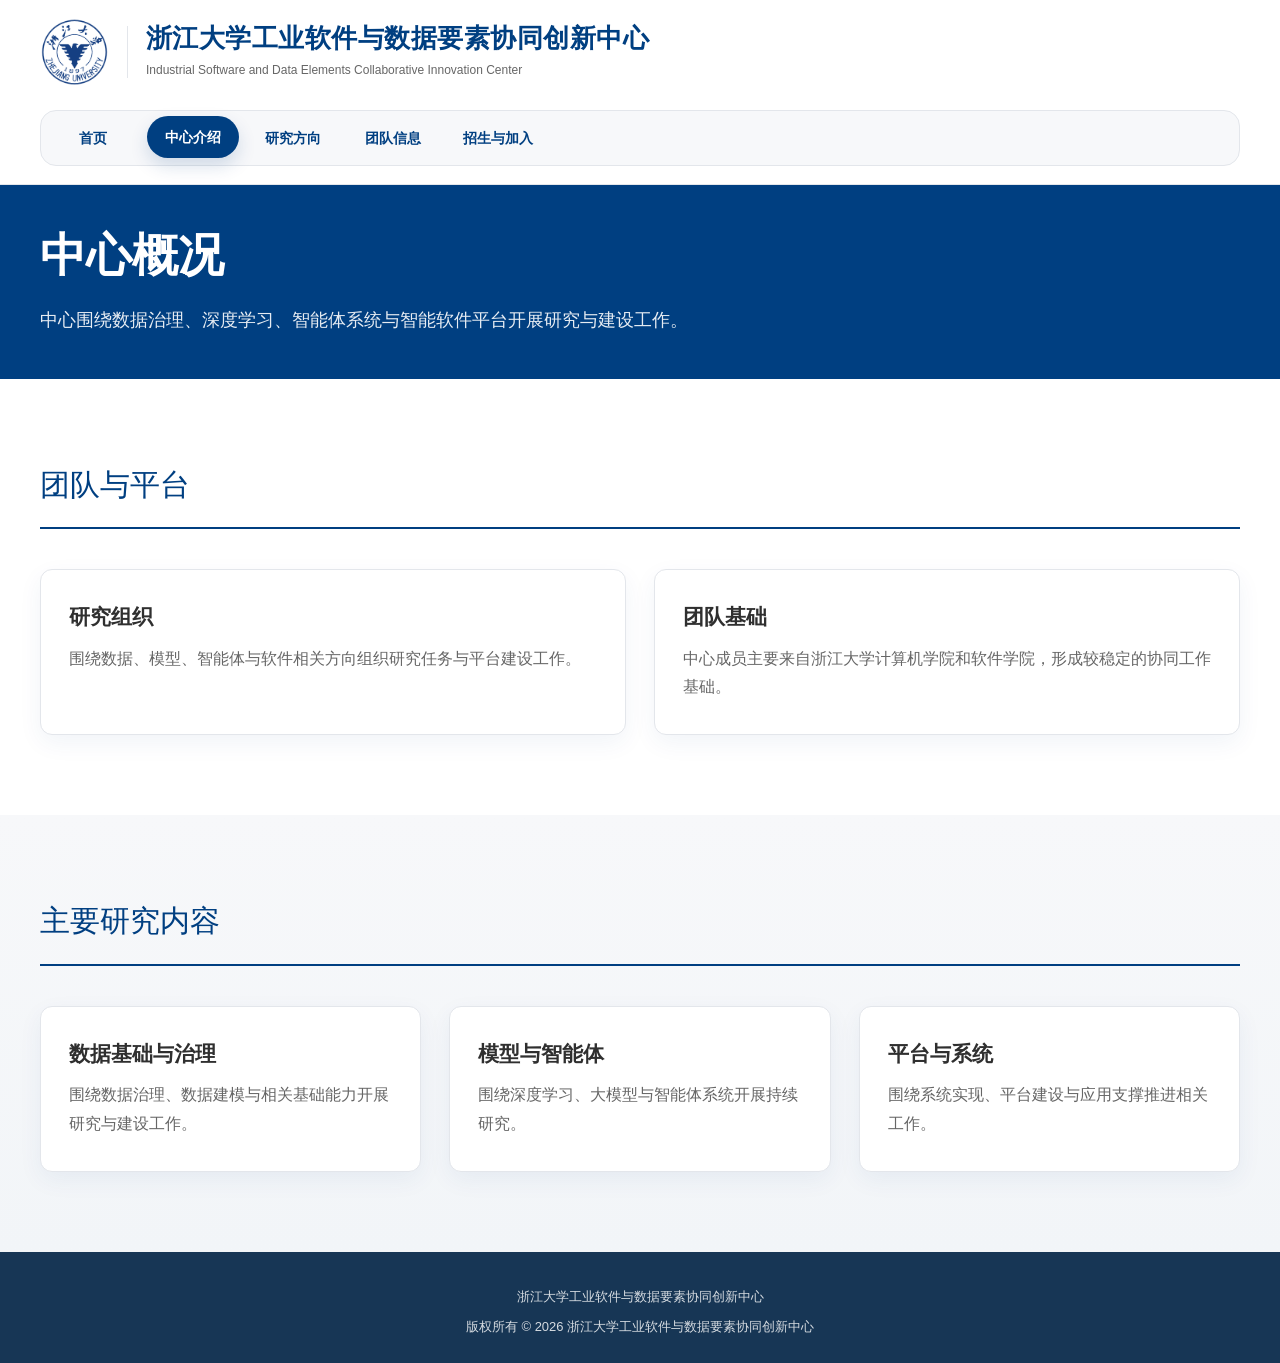
==== about.html @ 5055e567 "Initial site" ====
<!DOCTYPE html>
<html lang="zh-CN">
<head>
  <meta charset="UTF-8">
  <meta name="viewport" content="width=device-width, initial-scale=1.0">
  <title>中心介绍 | 浙江大学工业软件与数据要素协同创新中心</title>
  <meta name="description" content="了解浙江大学工业软件与数据要素协同创新中心的中心概况、建设重点、团队基础与研究布局。">
  <link rel="stylesheet" href="css/style.css">
</head>
<body data-page="about">
  <header class="site-header">
    <div class="container nav-shell">
      <a class="brand" href="index.html" aria-label="返回首页">
        <img class="brand-logo" src="images/zju-badge.png" alt="浙江大学">
        <div class="brand-divider"></div>
        <div class="brand-text">
          <span class="brand-top">浙江大学工业软件与数据要素协同创新中心</span>
          <span class="brand-bottom">Industrial Software and Data Elements Collaborative Innovation Center</span>
        </div>
      </a>
      <button class="nav-toggle" type="button" aria-expanded="false" aria-controls="site-nav">
        <span></span>
        <span></span>
      </button>
      <nav class="site-nav" id="site-nav" aria-label="主导航">
        <a href="index.html" data-nav="home">首页</a>
        <a href="about.html" data-nav="about">中心介绍</a>
        <a href="research.html" data-nav="research">研究方向</a>
        <a href="team.html" data-nav="team">团队信息</a>
        <a href="join.html" data-nav="join">招生与加入</a>
      </nav>
    </div>
  </header>

  <main>
    <section class="page-hero">
      <div class="container">
        <div class="page-hero-copy">
          <h1>中心概况</h1>
          <p>中心围绕数据治理、深度学习、智能体系统与智能软件平台开展研究与建设工作。</p>
        </div>
      </div>
    </section>

    <section class="section page-section">
      <div class="container">
        <div class="section-heading">
          <div>
            <h2>团队与平台</h2>
          </div>
        </div>
        <div class="detail-grid">
          <article class="detail-card">
            <h3>研究组织</h3>
            <p>围绕数据、模型、智能体与软件相关方向组织研究任务与平台建设工作。</p>
          </article>
          <article class="detail-card">
            <h3>团队基础</h3>
            <p>中心成员主要来自浙江大学计算机学院和软件学院，形成较稳定的协同工作基础。</p>
          </article>
        </div>
      </div>
    </section>

    <section class="section section-alt page-section">
      <div class="container">
        <div class="section-heading">
          <div>
            <h2>主要研究内容</h2>
          </div>
        </div>
        <div class="info-grid info-grid-three">
          <article class="info-card">
            <h3>数据基础与治理</h3>
            <p>围绕数据治理、数据建模与相关基础能力开展研究与建设工作。</p>
          </article>
          <article class="info-card">
            <h3>模型与智能体</h3>
            <p>围绕深度学习、大模型与智能体系统开展持续研究。</p>
          </article>
          <article class="info-card">
            <h3>平台与系统</h3>
            <p>围绕系统实现、平台建设与应用支撑推进相关工作。</p>
          </article>
        </div>
      </div>
    </section>
  </main>

  <footer class="site-footer">
    <div class="container footer-bottom">
      <p>浙江大学工业软件与数据要素协同创新中心</p>
      <p>版权所有 © <span id="current-year"></span> 浙江大学工业软件与数据要素协同创新中心</p>
    </div>
  </footer>

  <script src="js/main.js"></script>
</body>
</html>
---- css/style.css ----
:root {
  --primary: #003f81;
  --primary-dark: #002b5e;
  --primary-light: #0f5da8;
  --accent: #b90504;
  --text-main: #2f2f2f;
  --text-gray: #666666;
  --text-light: #8a8a8a;
  --bg-page: #ffffff;
  --bg-soft: #f7f8fa;
  --border: #e3e6eb;
  --container: 1200px;
  --shadow-soft: 0 8px 24px rgba(0, 63, 129, 0.06);
  --shadow-card: 0 14px 36px rgba(0, 63, 129, 0.08);
  --radius-card: 12px;
  --radius-sm: 8px;
  --font-family: "Microsoft YaHei", "PingFang SC", "Helvetica Neue", Arial, sans-serif;
}

* {
  box-sizing: border-box;
}

html {
  scroll-behavior: smooth;
}

body {
  margin: 0;
  font-family: var(--font-family);
  color: var(--text-main);
  background: var(--bg-page);
  line-height: 1.75;
  -webkit-font-smoothing: antialiased;
  text-rendering: optimizeLegibility;
}

body.nav-open {
  overflow: hidden;
}

a {
  color: inherit;
  text-decoration: none;
}

button {
  font: inherit;
}

img {
  display: block;
  max-width: 100%;
}

.container {
  width: min(var(--container), calc(100% - 32px));
  margin: 0 auto;
}

.announcement {
  height: 38px;
  border-bottom: 1px solid var(--border);
  background: #f6f7f9;
  font-size: 12px;
  color: var(--text-gray);
}

.announcement-inner {
  min-height: 38px;
  display: flex;
  align-items: center;
  justify-content: space-between;
  gap: 20px;
}

.announcement-inner p {
  margin: 0;
}

.announcement-links {
  display: flex;
  align-items: center;
  gap: 12px;
}

.announcement-links a:hover {
  color: var(--primary);
}

.site-header {
  position: sticky;
  top: 0;
  z-index: 100;
  background: #ffffff;
  border-bottom: 1px solid var(--border);
}

.nav-shell {
  display: flex;
  align-items: center;
  justify-content: space-between;
  gap: 24px;
  min-height: 98px;
}

.brand {
  display: flex;
  align-items: center;
  flex: 1;
  min-width: 0;
}

.brand-logo {
  height: 68px;
  width: auto;
  transition: transform 0.25s ease;
}

.brand-divider {
  width: 1px;
  height: 52px;
  margin: 0 18px;
  background: var(--border);
}

.brand-text {
  min-width: 0;
}

.brand-top {
  display: block;
  font-size: 26px;
  font-weight: 700;
  letter-spacing: 0.5px;
  color: var(--primary);
  line-height: 1.2;
}

.brand-bottom {
  display: block;
  margin-top: 6px;
  font-size: 12px;
  color: var(--text-gray);
}

.brand:hover .brand-logo {
  transform: translateY(-1px);
}

.nav-toggle {
  display: none;
  width: 42px;
  height: 42px;
  padding: 0;
  border: 1px solid rgba(0, 63, 129, 0.18);
  background: #ffffff;
  border-radius: var(--radius-sm);
  align-items: center;
  justify-content: center;
  flex-direction: column;
  gap: 5px;
  cursor: pointer;
}

.nav-toggle span {
  width: 18px;
  height: 2px;
  background: var(--primary);
}

.site-nav {
  display: flex;
  align-items: center;
  gap: 8px;
  flex-shrink: 0;
  padding: 6px;
  background: var(--bg-soft);
  border: 1px solid var(--border);
  border-radius: 999px;
}

.site-nav a {
  display: block;
  min-width: 92px;
  padding: 0 16px;
  height: 42px;
  line-height: 42px;
  text-align: center;
  font-size: 14px;
  font-weight: 600;
  color: var(--primary);
  background: transparent;
  border-radius: 999px;
  transition: background-color 0.2s ease, color 0.2s ease, transform 0.2s ease, box-shadow 0.2s ease;
}

.site-nav a:hover,
.site-nav a.is-active {
  background: var(--primary);
  color: #ffffff;
  box-shadow: 0 8px 18px rgba(0, 63, 129, 0.16);
  transform: translateY(-1px);
}

.hero {
  position: relative;
  padding: 0;
  background: var(--bg-soft);
}

.hero::before {
  content: "";
  position: absolute;
  inset: 0;
  background:
    linear-gradient(100deg, rgba(0, 30, 66, 0.92) 0%, rgba(0, 63, 129, 0.78) 42%, rgba(0, 63, 129, 0.2) 100%),
    url("https://images.unsplash.com/photo-1516321318423-f06f85e504b3?auto=format&fit=crop&q=80&w=1800&h=780") center/cover no-repeat;
}

.hero::after {
  content: "";
  position: absolute;
  inset: 0;
  background:
    linear-gradient(180deg, rgba(255, 255, 255, 0) 68%, rgba(255, 255, 255, 0.08) 100%),
    radial-gradient(circle at 78% 28%, rgba(255, 255, 255, 0.14), transparent 28%);
}

.hero-grid {
  position: relative;
  z-index: 1;
  min-height: 460px;
  display: grid;
  grid-template-columns: 1fr;
  gap: 0;
  align-items: center;
  padding: 84px 0 78px;
}

.hero-copy,
.page-hero-copy,
.page-hero-side {
  animation: fade-up 0.75s ease both;
}

.page-hero-side {
  animation-delay: 0.08s;
}

.hero-copy {
  color: #ffffff;
}

.eyebrow,
.kicker {
  margin: 0 0 12px;
  font-size: 13px;
  letter-spacing: 1px;
  color: var(--accent);
  text-transform: uppercase;
}

.hero-copy .eyebrow {
  color: rgba(255, 255, 255, 0.8);
}

.hero-copy h1,
.page-hero-copy h1 {
  margin: 0;
  font-size: 46px;
  line-height: 1.22;
  font-weight: 700;
}

.hero-intro,
.page-hero-copy p {
  margin: 22px 0 0;
  font-size: 18px;
  color: rgba(255, 255, 255, 0.9);
}

.hero-intro {
  max-width: 720px;
}

.hero-actions,
.cta-actions {
  display: flex;
  flex-wrap: wrap;
  gap: 14px;
  margin-top: 34px;
}

.hero-actions-grid {
  display: grid;
  grid-template-columns: repeat(2, minmax(0, 1fr));
  max-width: 620px;
  gap: 14px;
}

.btn {
  display: inline-block;
  min-width: 160px;
  padding: 12px 28px;
  border-radius: 999px;
  border: 1px solid transparent;
  text-align: center;
  font-size: 15px;
  font-weight: 600;
  transition: transform 0.22s ease, box-shadow 0.22s ease, background-color 0.22s ease, color 0.22s ease, border-color 0.22s ease;
}

.btn-primary {
  background: var(--accent);
  color: #ffffff;
}

.btn-primary:hover {
  background: #980000;
  box-shadow: 0 10px 24px rgba(185, 5, 4, 0.18);
  transform: translateY(-2px);
}

.btn-secondary {
  background: transparent;
  color: #ffffff;
  border-color: rgba(255, 255, 255, 0.55);
}

.btn-secondary:hover {
  background: rgba(255, 255, 255, 0.08);
  transform: translateY(-2px);
}

.btn-on-dark {
  color: #ffffff;
  border-color: rgba(255, 255, 255, 0.35);
}

.hero-actions-grid .btn {
  min-width: 0;
}

.hero-card,
.info-card,
.research-tile,
.advantage-card,
.leader-card,
.detail-card,
.path-card,
.contact-card,
.team-card,
.placeholder-card,
.summary-card,
.news-card {
  background: #ffffff;
  border: 1px solid var(--border);
  box-shadow: var(--shadow-soft);
  border-radius: var(--radius-card);
  transition: transform 0.25s ease, box-shadow 0.25s ease, border-color 0.25s ease;
}

.hero-card {
  padding: 28px;
}

.hero-card:hover,
.info-card:hover,
.research-tile:hover,
.advantage-card:hover,
.leader-card:hover,
.detail-card:hover,
.path-card:hover,
.contact-card:hover,
.team-card:hover,
.placeholder-card:hover,
.news-card:hover {
  transform: translateY(-4px);
  box-shadow: var(--shadow-card);
  border-color: rgba(0, 63, 129, 0.18);
}

.section,
.page-section {
  padding: 80px 0;
}

.section-alt {
  background: linear-gradient(180deg, #f7f8fa 0%, #f2f5f8 100%);
}

.section-heading,
.split-heading {
  display: flex;
  align-items: flex-end;
  justify-content: space-between;
  gap: 20px;
  margin-bottom: 40px;
  border-bottom: 2px solid var(--primary);
  padding-bottom: 16px;
}


.section-heading h2,
.split-heading h2,
.page-section h2,
.cta-shell h2,
.page-hero-side h2 {
  margin: 0;
  font-size: 30px;
  color: var(--primary);
  font-weight: 400;
}

.text-link {
  color: var(--text-gray);
  font-size: 13px;
  transition: color 0.2s ease, transform 0.2s ease;
}

.text-link:hover {
  color: var(--accent);
  transform: translateX(2px);
}

.info-grid,
.advantage-grid,
.leader-grid,
.detail-grid,
.path-grid,
.contact-grid,
.team-grid,
.placeholder-grid,
.summary-grid,
.research-list,
.news-grid {
  display: grid;
  gap: 28px;
}

.info-grid-three,
.advantage-grid,
.leader-grid,
.contact-grid,
.team-grid,
.summary-grid,
.news-grid {
  grid-template-columns: repeat(3, minmax(0, 1fr));
}

.detail-grid,
.path-grid,
.placeholder-grid,
.research-overview,
.research-list {
  grid-template-columns: repeat(2, minmax(0, 1fr));
}

.info-card,
.advantage-card,
.leader-card,
.detail-card,
.path-card,
.contact-card,
.team-card,
.placeholder-card,
.summary-card,
.research-tile,
.news-card {
  padding: 32px 28px;
}

.info-card h3,
.research-tile h3,
.advantage-card h3,
.leader-card h3,
.detail-card h3,
.path-card h3,
.contact-card h3,
.team-card h3,
.placeholder-card h3,
.summary-card h3,
.news-card h3 {
  margin: 0 0 12px;
  font-size: 21px;
  line-height: 1.45;
  color: var(--text-main);
}

.info-card p,
.research-tile p,
.advantage-card p,
.leader-card p,
.detail-card p,
.path-card p,
.contact-card p,
.team-card p,
.placeholder-card p,
.summary-card p,
.contact-list li,
.news-card p {
  margin: 0;
  color: var(--text-gray);
  line-height: 1.8;
}

.news-date {
  display: inline-block;
  margin-bottom: 14px;
  font-size: 12px;
  font-weight: 700;
  color: var(--primary);
  letter-spacing: 0.08em;
}

.leader-role,
.team-role,
.page-tag {
  display: inline-flex;
  align-items: center;
  min-width: 0;
  padding: 6px 12px;
  margin-bottom: 16px;
  background: #eef4fb;
  color: var(--primary);
  font-size: 12px;
  font-weight: 700;
  letter-spacing: 0.02em;
  border: 1px solid rgba(0, 63, 129, 0.12);
  border-radius: 999px;
}

.team-profile-card {
  display: flex;
  flex-direction: column;
}

.team-card-link {
  display: block;
  height: 100%;
  color: inherit;
}

.team-sequence-grid,
.member-grid {
  grid-template-columns: repeat(3, minmax(0, 1fr));
}

.team-break {
  grid-column: 1 / -1;
  height: 0;
  margin: 0;
  padding: 0;
}

.team-profile-head {
  display: flex;
  align-items: center;
  gap: 18px;
  margin-bottom: 20px;
}

.team-avatar {
  width: 88px;
  height: 88px;
  border-radius: 50%;
  overflow: hidden;
  flex-shrink: 0;
}

.team-avatar img {
  width: 100%;
  height: 100%;
  object-fit: cover;
}

.team-avatar-placeholder {
  display: flex;
  align-items: center;
  justify-content: center;
  background: linear-gradient(135deg, #edf3fa 0%, #dfe9f5 100%);
  border: 1px solid rgba(0, 63, 129, 0.12);
  color: var(--primary);
  font-size: 14px;
  font-weight: 700;
}

.team-profile-title h3 {
  margin-bottom: 8px;
}

.team-position {
  color: var(--text-gray);
}

.team-meta {
  margin: 0;
  display: grid;
  gap: 14px;
}

.team-meta div {
  display: grid;
  gap: 6px;
}

.team-meta dt {
  font-size: 13px;
  font-weight: 700;
  color: var(--primary);
}

.team-meta dd {
  margin: 0;
  color: var(--text-gray);
  line-height: 1.75;
}

.team-link {
  color: var(--primary);
  word-break: break-word;
}

.team-link:hover {
  color: var(--accent);
}


.bullet-list {
  margin: 16px 0 0;
  padding-left: 18px;
  color: var(--text-gray);
}

.bullet-list li + li {
  margin-top: 8px;
}

.section-action {
  margin-top: 22px;
}

.cta-section {
  padding-top: 0;
  padding-bottom: 72px;
}

.cta-shell {
  background: var(--primary);
  color: #ffffff;
  padding: 34px;
  border-radius: 18px;
  display: flex;
  align-items: center;
  justify-content: space-between;
  gap: 30px;
  box-shadow: 0 18px 42px rgba(0, 43, 94, 0.18);
}

.cta-shell h2 {
  color: #ffffff;
}

.cta-shell p,
.page-hero-side .summary-card p {
  color: rgba(255, 255, 255, 0.86);
}

.kicker-light {
  color: rgba(255, 255, 255, 0.82);
}

.page-hero {
  background: var(--primary);
  padding: 42px 0;
}

.page-hero-grid,
.split-grid {
  display: grid;
  grid-template-columns: 1.25fr 0.75fr;
  gap: 30px;
  align-items: center;
}

.page-hero-copy {
  color: #ffffff;
  max-width: 920px;
}

.page-hero-side .summary-card {
  background: rgba(255, 255, 255, 0.08);
  border: 1px solid rgba(255, 255, 255, 0.18);
  padding: 26px;
  box-shadow: none;
}

.page-hero-side .summary-card h2 {
  color: #ffffff;
}

.contact-list {
  list-style: none;
  padding: 0;
  display: grid;
  gap: 8px;
}

.contact-list strong {
  color: var(--text-main);
}

.contact-list a {
  word-break: break-word;
}

.site-footer {
  background: #173655;
  color: #ffffff;
  padding: 34px 0 24px;
}

.footer-bottom {
  text-align: center;
}

.footer-bottom p {
  margin: 0;
  font-size: 13px;
  color: rgba(255, 255, 255, 0.82);
}

.footer-bottom p + p {
  margin-top: 8px;
}

@keyframes fade-up {
  from {
    opacity: 0;
    transform: translateY(18px);
  }
  to {
    opacity: 1;
    transform: translateY(0);
  }
}

@media (max-width: 1280px) {
  .nav-shell {
    align-items: flex-start;
    flex-direction: column;
    padding: 18px 0;
    min-height: auto;
  }

  .brand {
    width: 100%;
  }

  .site-nav {
    width: 100%;
    justify-content: flex-start;
    flex-wrap: wrap;
    border-radius: 16px;
  }
}

@media (max-width: 1024px) {
  .nav-shell,
  .hero-grid,
  .page-hero-grid,
  .split-grid,
  .detail-grid,
  .path-grid,
  .placeholder-grid,
  .research-overview,
  .research-list {
    grid-template-columns: 1fr;
  }

  .info-grid-three,
  .advantage-grid,
  .leader-grid,
  .contact-grid,
  .team-grid,
  .summary-grid,
  .news-grid {
    grid-template-columns: repeat(2, 1fr);
  }

  .team-sequence-grid,
  .member-grid {
    grid-template-columns: 1fr;
  }

  .team-break {
    display: none;
  }
}

@media (max-width: 768px) {
  .announcement {
    height: auto;
    padding: 8px 0;
  }

  .announcement-inner {
    align-items: flex-start;
    flex-direction: column;
  }

  .nav-shell {
    position: relative;
    min-height: auto;
  }

  .nav-toggle {
    display: inline-flex;
    position: absolute;
    top: 26px;
    right: 0;
  }

  .site-nav {
    position: absolute;
    top: calc(100% + 6px);
    left: 0;
    right: 0;
    display: none;
    padding: 10px;
    background: #ffffff;
    border: 1px solid var(--border);
    box-shadow: var(--shadow-soft);
    border-radius: 16px;
  }

  body.nav-open .site-nav {
    display: block;
  }

  .site-nav a {
    width: 100%;
    min-width: 0;
    height: 48px;
    line-height: 48px;
    text-align: left;
    padding: 0 16px;
    border-radius: 10px;
  }

  .brand-logo {
    height: 54px;
  }

  .brand-divider {
    height: 42px;
    margin: 0 12px;
  }

  .brand-top {
    font-size: 22px;
  }

  .brand-bottom {
    display: none;
  }

  .hero-copy h1,
  .page-hero-copy h1 {
    font-size: 34px;
  }

  .team-profile-head {
    align-items: flex-start;
    flex-direction: column;
  }

  .hero-intro,
  .page-hero-copy p {
    font-size: 17px;
  }

  .section-heading,
  .split-heading {
    flex-direction: column;
    align-items: flex-start;
  }

  .info-grid-three,
  .advantage-grid,
  .leader-grid,
  .contact-grid,
  .team-grid,
  .summary-grid,
  .hero-actions-grid {
    grid-template-columns: 1fr;
  }


  .cta-shell {
    flex-direction: column;
    align-items: flex-start;
  }
}

@media (max-width: 560px) {
  .container {
    width: min(var(--container), calc(100% - 24px));
  }

  .brand-logo {
    height: 46px;
  }

  .brand-divider {
    display: none;
  }

  .brand-top {
    font-size: 18px;
  }

  .brand-bottom {
    font-size: 12px;
  }

  .hero-grid {
    min-height: auto;
    padding: 54px 0;
  }

  .hero-intro,
  .page-hero-copy p {
    font-size: 16px;
  }

  .section,
  .page-section {
    padding: 56px 0;
  }

  .hero-card,
  .info-card,
  .research-tile,
  .advantage-card,
  .leader-card,
  .detail-card,
  .path-card,
  .contact-card,
  .team-card,
  .placeholder-card,
  .summary-card,
  .news-card,
  .cta-shell {
    padding: 22px 18px;
  }
}
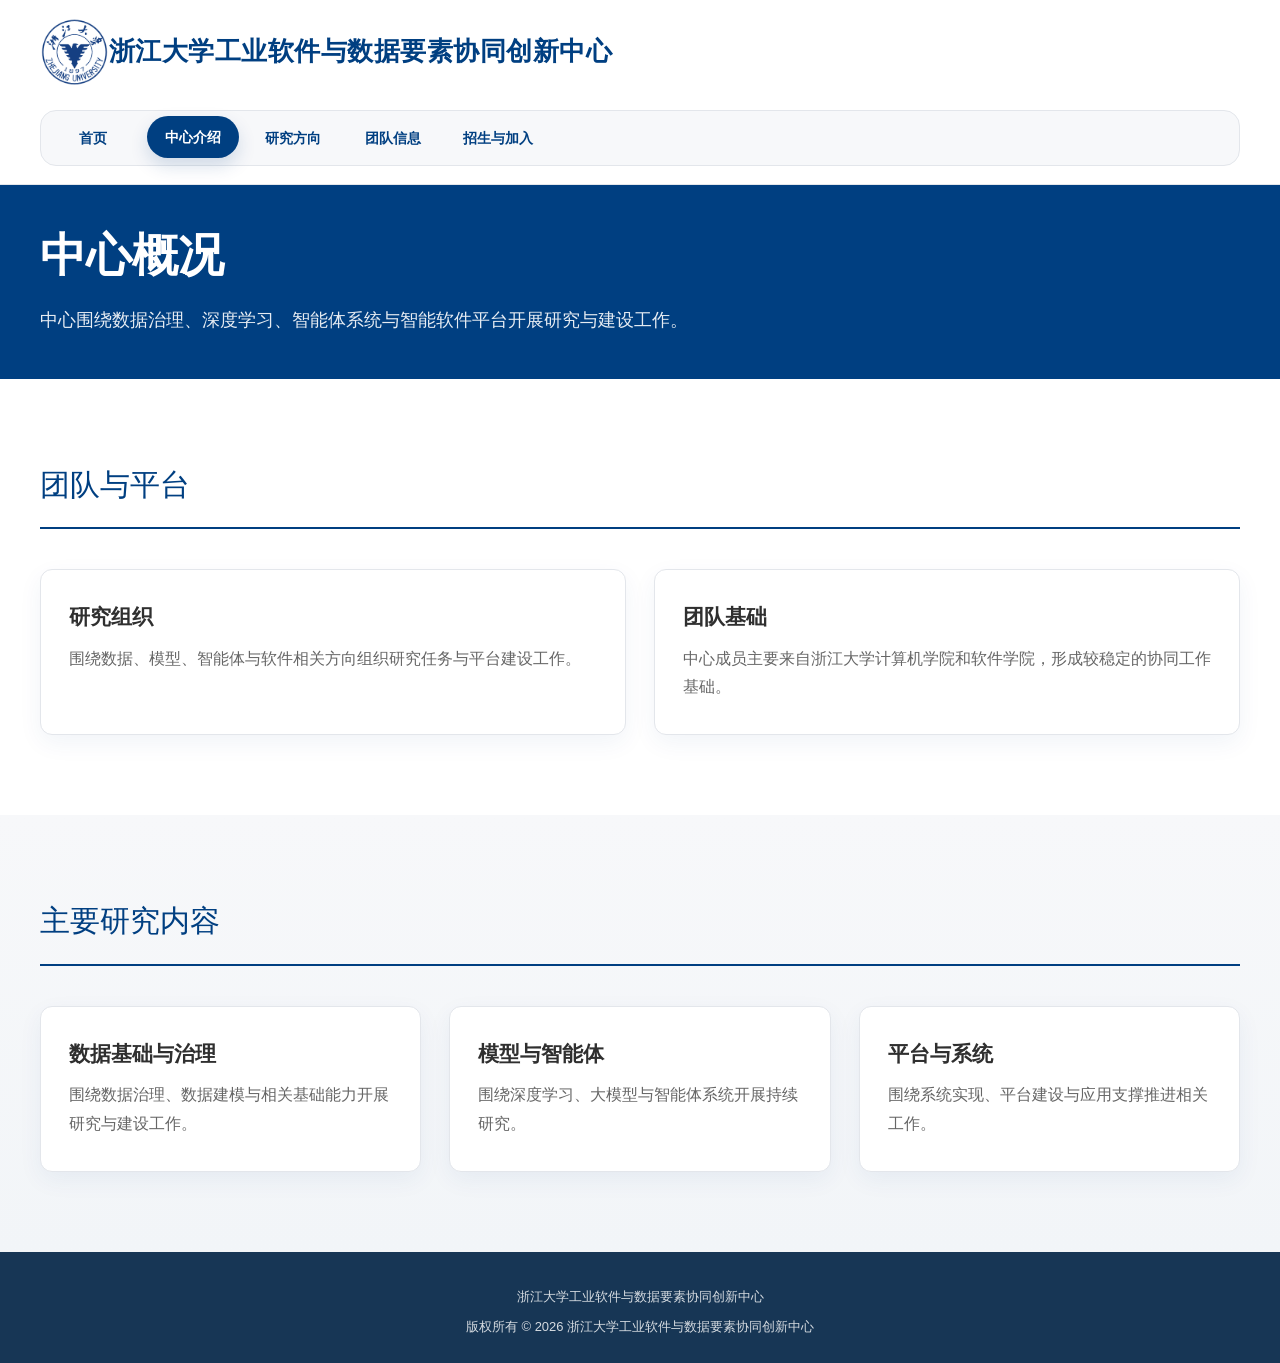
==== commit d86f0e49: "Update team page and header branding" ====
--- a/about.html
+++ b/about.html
@@ -12,10 +12,8 @@
     <div class="container nav-shell">
       <a class="brand" href="index.html" aria-label="返回首页">
         <img class="brand-logo" src="images/zju-badge.png" alt="浙江大学">
-        <div class="brand-divider"></div>
         <div class="brand-text">
           <span class="brand-top">浙江大学工业软件与数据要素协同创新中心</span>
-          <span class="brand-bottom">Industrial Software and Data Elements Collaborative Innovation Center</span>
         </div>
       </a>
       <button class="nav-toggle" type="button" aria-expanded="false" aria-controls="site-nav">
--- a/css/style.css
+++ b/css/style.css
@@ -117,13 +117,6 @@
   transition: transform 0.25s ease;
 }
 
-.brand-divider {
-  width: 1px;
-  height: 52px;
-  margin: 0 18px;
-  background: var(--border);
-}
-
 .brand-text {
   min-width: 0;
 }
@@ -135,13 +128,6 @@
   letter-spacing: 0.5px;
   color: var(--primary);
   line-height: 1.2;
-}
-
-.brand-bottom {
-  display: block;
-  margin-top: 6px;
-  font-size: 12px;
-  color: var(--text-gray);
 }
 
 .brand:hover .brand-logo {
@@ -853,17 +839,8 @@
     height: 54px;
   }
 
-  .brand-divider {
-    height: 42px;
-    margin: 0 12px;
-  }
-
   .brand-top {
     font-size: 22px;
-  }
-
-  .brand-bottom {
-    display: none;
   }
 
   .hero-copy h1,
@@ -913,16 +890,8 @@
     height: 46px;
   }
 
-  .brand-divider {
-    display: none;
-  }
-
   .brand-top {
     font-size: 18px;
-  }
-
-  .brand-bottom {
-    font-size: 12px;
   }
 
   .hero-grid {
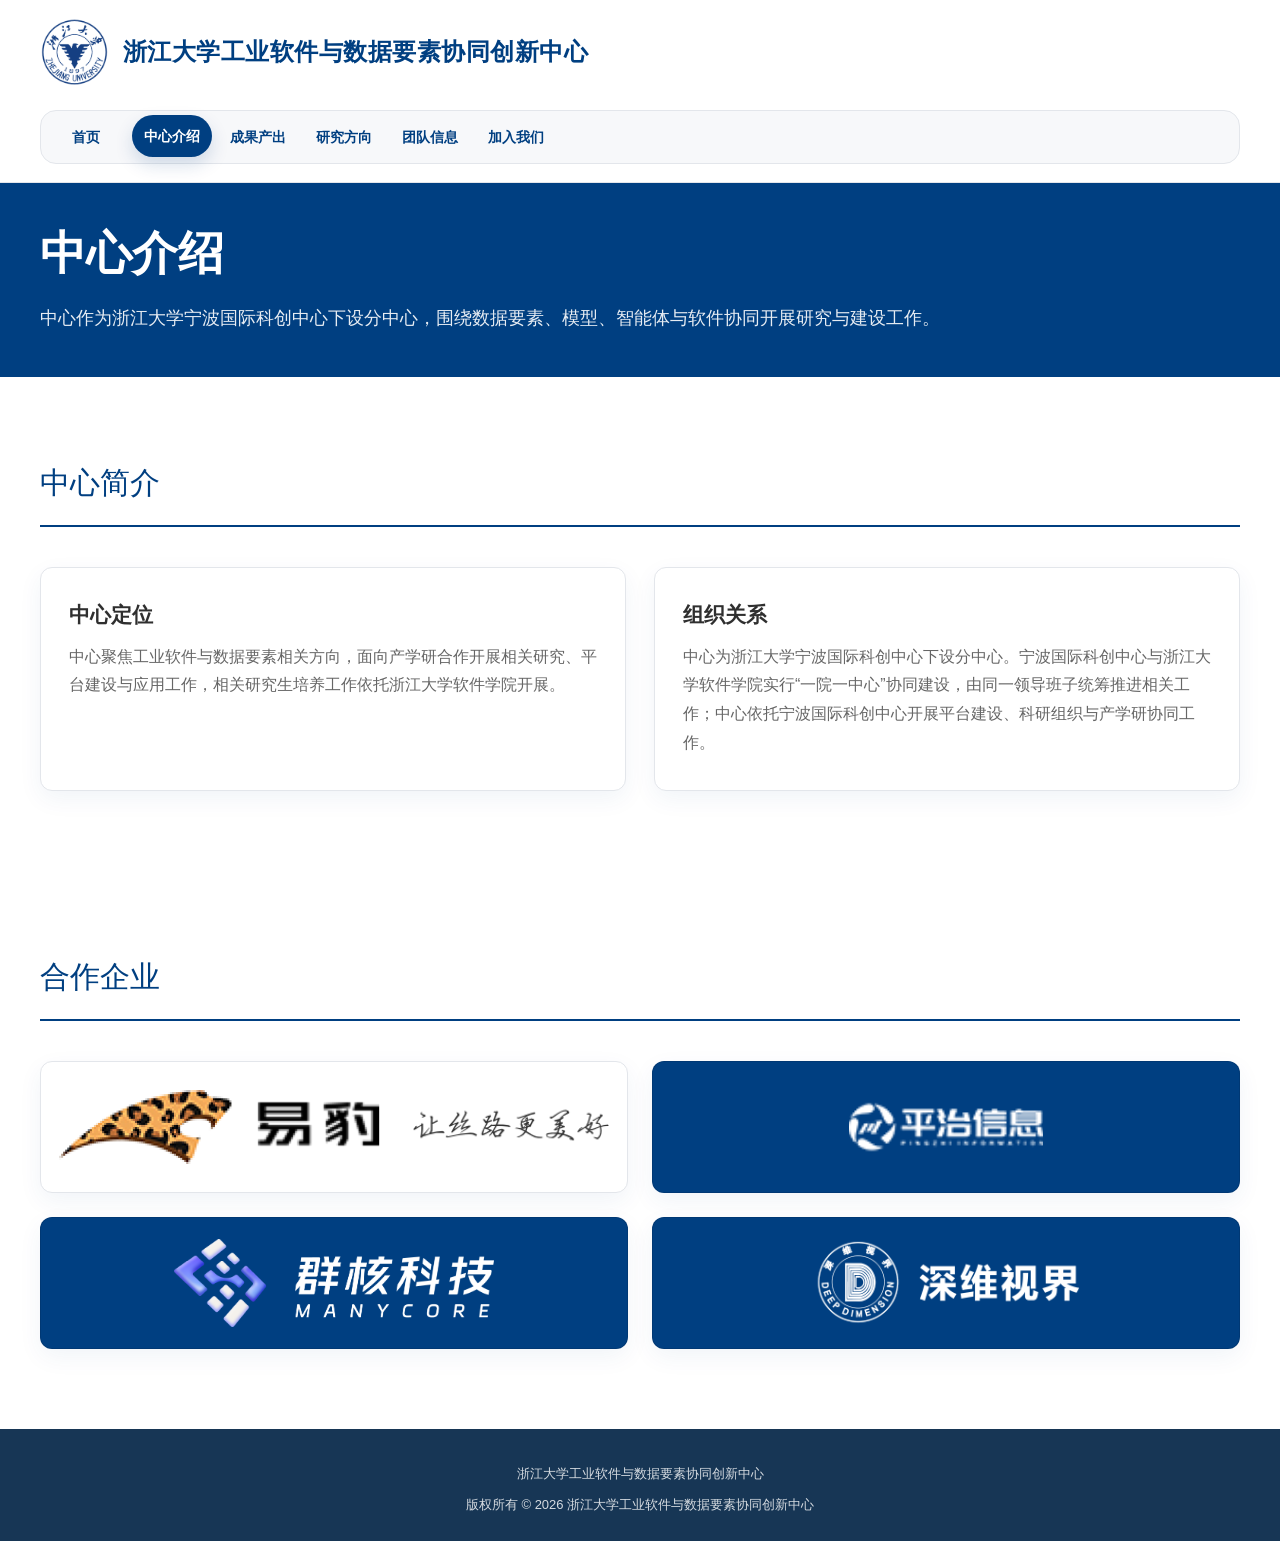
==== commit c89dc86e: "Update site content, team, and partner pages" ====
--- a/about.html
+++ b/about.html
@@ -23,9 +23,10 @@
       <nav class="site-nav" id="site-nav" aria-label="主导航">
         <a href="index.html" data-nav="home">首页</a>
         <a href="about.html" data-nav="about">中心介绍</a>
+        <a href="results.html" data-nav="results">成果产出</a>
         <a href="research.html" data-nav="research">研究方向</a>
         <a href="team.html" data-nav="team">团队信息</a>
-        <a href="join.html" data-nav="join">招生与加入</a>
+        <a href="join.html" data-nav="join">加入我们</a>
       </nav>
     </div>
   </header>
@@ -34,8 +35,8 @@
     <section class="page-hero">
       <div class="container">
         <div class="page-hero-copy">
-          <h1>中心概况</h1>
-          <p>中心围绕数据治理、深度学习、智能体系统与智能软件平台开展研究与建设工作。</p>
+          <h1>中心介绍</h1>
+          <p>中心作为浙江大学宁波国际科创中心下设分中心，围绕数据要素、模型、智能体与软件协同开展研究与建设工作。</p>
         </div>
       </div>
     </section>
@@ -44,42 +45,42 @@
       <div class="container">
         <div class="section-heading">
           <div>
-            <h2>团队与平台</h2>
+            <h2>中心简介</h2>
           </div>
         </div>
         <div class="detail-grid">
           <article class="detail-card">
-            <h3>研究组织</h3>
-            <p>围绕数据、模型、智能体与软件相关方向组织研究任务与平台建设工作。</p>
+            <h3>中心定位</h3>
+            <p>中心聚焦工业软件与数据要素相关方向，面向产学研合作开展相关研究、平台建设与应用工作，相关研究生培养工作依托浙江大学软件学院开展。</p>
           </article>
           <article class="detail-card">
-            <h3>团队基础</h3>
-            <p>中心成员主要来自浙江大学计算机学院和软件学院，形成较稳定的协同工作基础。</p>
+            <h3>组织关系</h3>
+            <p>中心为浙江大学宁波国际科创中心下设分中心。宁波国际科创中心与浙江大学软件学院实行“一院一中心”协同建设，由同一领导班子统筹推进相关工作；中心依托宁波国际科创中心开展平台建设、科研组织与产学研协同工作。</p>
           </article>
         </div>
       </div>
     </section>
 
-    <section class="section section-alt page-section">
+    <section class="section page-section">
       <div class="container">
         <div class="section-heading">
           <div>
-            <h2>主要研究内容</h2>
+            <h2>合作企业</h2>
           </div>
         </div>
-        <div class="info-grid info-grid-three">
-          <article class="info-card">
-            <h3>数据基础与治理</h3>
-            <p>围绕数据治理、数据建模与相关基础能力开展研究与建设工作。</p>
-          </article>
-          <article class="info-card">
-            <h3>模型与智能体</h3>
-            <p>围绕深度学习、大模型与智能体系统开展持续研究。</p>
-          </article>
-          <article class="info-card">
-            <h3>平台与系统</h3>
-            <p>围绕系统实现、平台建设与应用支撑推进相关工作。</p>
-          </article>
+        <div class="partner-grid">
+          <a class="partner-card partner-card-light" href="https://www.smartebao.com/index.html" target="_blank" rel="noreferrer">
+            <img src="images/partners/易豹.png" alt="易豹网络科技">
+          </a>
+          <a class="partner-card" href="http://www.anysoft.cn/" target="_blank" rel="noreferrer">
+            <img src="images/partners/平治.png" alt="平治信息">
+          </a>
+          <a class="partner-card" href="https://manycoretech.com/" target="_blank" rel="noreferrer">
+            <img src="images/partners/群核.png" alt="群核科技">
+          </a>
+          <a class="partner-card" href="http://ncms.stculture.cn/" target="_blank" rel="noreferrer">
+            <img src="images/partners/深维.png" alt="深维视界">
+          </a>
         </div>
       </div>
     </section>
--- a/css/style.css
+++ b/css/style.css
@@ -109,6 +109,7 @@
   align-items: center;
   flex: 1;
   min-width: 0;
+  gap: 14px;
 }
 
 .brand-logo {
@@ -123,11 +124,12 @@
 
 .brand-top {
   display: block;
-  font-size: 26px;
+  font-size: 24px;
   font-weight: 700;
   letter-spacing: 0.5px;
   color: var(--primary);
   line-height: 1.2;
+  white-space: nowrap;
 }
 
 .brand:hover .brand-logo {
@@ -158,9 +160,9 @@
 .site-nav {
   display: flex;
   align-items: center;
-  gap: 8px;
+  gap: 6px;
   flex-shrink: 0;
-  padding: 6px;
+  padding: 5px;
   background: var(--bg-soft);
   border: 1px solid var(--border);
   border-radius: 999px;
@@ -168,8 +170,8 @@
 
 .site-nav a {
   display: block;
-  min-width: 92px;
-  padding: 0 16px;
+  min-width: 80px;
+  padding: 0 10px;
   height: 42px;
   line-height: 42px;
   text-align: center;
@@ -236,6 +238,7 @@
 
 .hero-copy {
   color: #ffffff;
+  text-align: center;
 }
 
 .eyebrow,
@@ -268,6 +271,8 @@
 
 .hero-intro {
   max-width: 720px;
+  margin-left: auto;
+  margin-right: auto;
 }
 
 .hero-actions,
@@ -430,9 +435,12 @@
 .leader-grid,
 .contact-grid,
 .team-grid,
-.summary-grid,
+.summary-grid {
+  grid-template-columns: repeat(3, minmax(0, 1fr));
+}
+
 .news-grid {
-  grid-template-columns: repeat(3, minmax(0, 1fr));
+  grid-template-columns: 1fr;
 }
 
 .detail-grid,
@@ -500,6 +508,38 @@
   letter-spacing: 0.08em;
 }
 
+.news-card-link {
+  display: block;
+  color: inherit;
+  text-decoration: none;
+}
+
+.featured-news-card {
+  background: #ffffff;
+  border-color: #0b66c3;
+  box-shadow: 0 0 0 3px rgba(11, 102, 195, 0.18), 0 18px 42px rgba(0, 63, 129, 0.10);
+  animation: featured-news-pulse 2.4s ease-in-out infinite;
+}
+
+.featured-news-card .news-date {
+  color: #0b4f9c;
+}
+
+.featured-news-card:hover {
+  border-color: #0b66c3;
+  box-shadow: 0 0 0 4px rgba(11, 102, 195, 0.22), 0 24px 48px rgba(0, 63, 129, 0.14);
+}
+
+@keyframes featured-news-pulse {
+  0%,
+  100% {
+    box-shadow: 0 0 0 3px rgba(11, 102, 195, 0.14), 0 18px 42px rgba(0, 63, 129, 0.10);
+  }
+  50% {
+    box-shadow: 0 0 0 6px rgba(11, 102, 195, 0.22), 0 20px 44px rgba(0, 63, 129, 0.12);
+  }
+}
+
 .leader-role,
 .team-role,
 .page-tag {
@@ -522,22 +562,86 @@
   flex-direction: column;
 }
 
+.team-card-heading {
+  margin: 0 0 20px;
+  padding-bottom: 12px;
+  border-bottom: 1px solid var(--border);
+  color: var(--primary);
+  font-size: 18px;
+  font-weight: 700;
+  line-height: 1.4;
+}
+
 .team-card-link {
   display: block;
   height: 100%;
   color: inherit;
 }
 
-.team-sequence-grid,
-.member-grid {
+.team-group + .team-group {
+  margin-top: 48px;
+}
+
+.stacked-summary {
+  display: grid;
+  gap: 28px;
+}
+
+.stacked-block {
+  padding: 0;
+}
+
+.stacked-block h3 {
+  margin: 0 0 14px;
+  color: var(--primary);
+  font-size: 22px;
+  font-weight: 700;
+  line-height: 1.4;
+}
+
+.partner-grid {
+  display: grid;
+  grid-template-columns: repeat(2, minmax(0, 1fr));
+  gap: 24px;
+}
+
+.partner-card {
+  display: flex;
+  align-items: center;
+  justify-content: center;
+  min-height: 132px;
+  padding: 18px;
+  background: var(--primary);
+  border: 1px solid rgba(0, 30, 66, 0.2);
+  border-radius: var(--radius-card);
+  box-shadow: var(--shadow-soft);
+}
+
+.partner-card-light {
+  background: #ffffff;
+  border-color: var(--border);
+}
+
+.partner-card img {
+  width: 100%;
+  height: auto;
+  max-height: 88px;
+  object-fit: contain;
+}
+
+.team-group-title {
+  margin: 0 0 34px;
+  padding-bottom: 14px;
+  border-bottom: 2px solid var(--primary);
+  color: var(--primary);
+  font-size: 24px;
+  font-weight: 700;
+  line-height: 1.4;
+}
+
+.team-group-grid {
+  margin-top: 12px;
   grid-template-columns: repeat(3, minmax(0, 1fr));
-}
-
-.team-break {
-  grid-column: 1 / -1;
-  height: 0;
-  margin: 0;
-  padding: 0;
 }
 
 .team-profile-head {
@@ -771,17 +875,12 @@
   .contact-grid,
   .team-grid,
   .summary-grid,
-  .news-grid {
+  .partner-grid {
     grid-template-columns: repeat(2, 1fr);
   }
 
-  .team-sequence-grid,
-  .member-grid {
+  .team-group-grid {
     grid-template-columns: 1fr;
-  }
-
-  .team-break {
-    display: none;
   }
 }
 
@@ -870,7 +969,8 @@
   .contact-grid,
   .team-grid,
   .summary-grid,
-  .hero-actions-grid {
+  .hero-actions-grid,
+  .partner-grid {
     grid-template-columns: 1fr;
   }
 
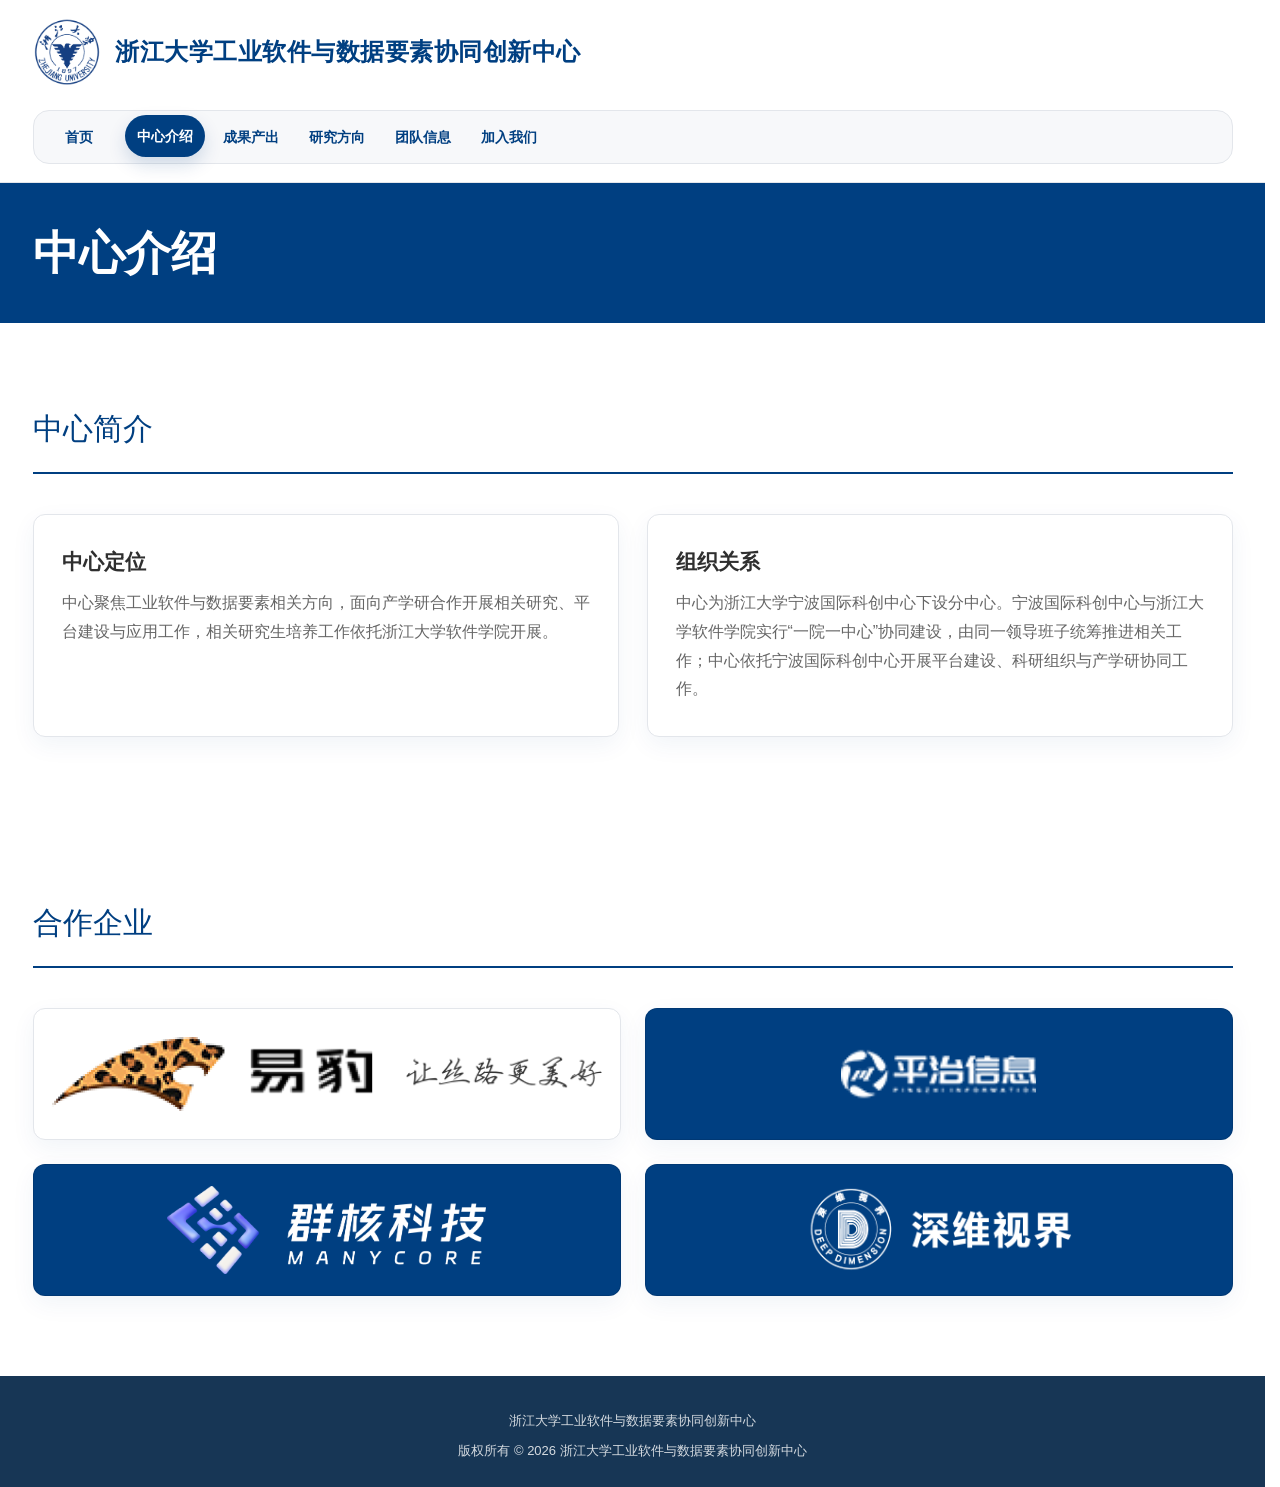
==== commit 902a6a72: "Switch site pages to client-side JSON rendering" ====
--- a/about.html
+++ b/about.html
@@ -36,7 +36,6 @@
       <div class="container">
         <div class="page-hero-copy">
           <h1>中心介绍</h1>
-          <p>中心作为浙江大学宁波国际科创中心下设分中心，围绕数据要素、模型、智能体与软件协同开展研究与建设工作。</p>
         </div>
       </div>
     </section>
--- a/css/style.css
+++ b/css/style.css
@@ -23,6 +23,7 @@
 
 html {
   scroll-behavior: smooth;
+  scrollbar-gutter: stable;
 }
 
 body {
@@ -56,36 +57,6 @@
 .container {
   width: min(var(--container), calc(100% - 32px));
   margin: 0 auto;
-}
-
-.announcement {
-  height: 38px;
-  border-bottom: 1px solid var(--border);
-  background: #f6f7f9;
-  font-size: 12px;
-  color: var(--text-gray);
-}
-
-.announcement-inner {
-  min-height: 38px;
-  display: flex;
-  align-items: center;
-  justify-content: space-between;
-  gap: 20px;
-}
-
-.announcement-inner p {
-  margin: 0;
-}
-
-.announcement-links {
-  display: flex;
-  align-items: center;
-  gap: 12px;
-}
-
-.announcement-links a:hover {
-  color: var(--primary);
 }
 
 .site-header {
@@ -241,7 +212,6 @@
   text-align: center;
 }
 
-.eyebrow,
 .kicker {
   margin: 0 0 12px;
   font-size: 13px;
@@ -250,10 +220,6 @@
   text-transform: uppercase;
 }
 
-.hero-copy .eyebrow {
-  color: rgba(255, 255, 255, 0.8);
-}
-
 .hero-copy h1,
 .page-hero-copy h1 {
   margin: 0;
@@ -262,6 +228,15 @@
   font-weight: 700;
 }
 
+.hero-subline {
+  display: inline-block;
+  margin-top: 14px;
+  font-size: 16px;
+  font-weight: 400;
+  letter-spacing: 0.04em;
+  color: rgba(255, 255, 255, 0.82);
+}
+
 .hero-intro,
 .page-hero-copy p {
   margin: 22px 0 0;
@@ -275,75 +250,10 @@
   margin-right: auto;
 }
 
-.hero-actions,
-.cta-actions {
-  display: flex;
-  flex-wrap: wrap;
-  gap: 14px;
-  margin-top: 34px;
-}
-
-.hero-actions-grid {
-  display: grid;
-  grid-template-columns: repeat(2, minmax(0, 1fr));
-  max-width: 620px;
-  gap: 14px;
-}
-
-.btn {
-  display: inline-block;
-  min-width: 160px;
-  padding: 12px 28px;
-  border-radius: 999px;
-  border: 1px solid transparent;
-  text-align: center;
-  font-size: 15px;
-  font-weight: 600;
-  transition: transform 0.22s ease, box-shadow 0.22s ease, background-color 0.22s ease, color 0.22s ease, border-color 0.22s ease;
-}
-
-.btn-primary {
-  background: var(--accent);
-  color: #ffffff;
-}
-
-.btn-primary:hover {
-  background: #980000;
-  box-shadow: 0 10px 24px rgba(185, 5, 4, 0.18);
-  transform: translateY(-2px);
-}
-
-.btn-secondary {
-  background: transparent;
-  color: #ffffff;
-  border-color: rgba(255, 255, 255, 0.55);
-}
-
-.btn-secondary:hover {
-  background: rgba(255, 255, 255, 0.08);
-  transform: translateY(-2px);
-}
-
-.btn-on-dark {
-  color: #ffffff;
-  border-color: rgba(255, 255, 255, 0.35);
-}
-
-.hero-actions-grid .btn {
-  min-width: 0;
-}
-
-.hero-card,
-.info-card,
 .research-tile,
-.advantage-card,
-.leader-card,
 .detail-card,
 .path-card,
-.contact-card,
 .team-card,
-.placeholder-card,
-.summary-card,
 .news-card {
   background: #ffffff;
   border: 1px solid var(--border);
@@ -352,20 +262,10 @@
   transition: transform 0.25s ease, box-shadow 0.25s ease, border-color 0.25s ease;
 }
 
-.hero-card {
-  padding: 28px;
-}
-
-.hero-card:hover,
-.info-card:hover,
 .research-tile:hover,
-.advantage-card:hover,
-.leader-card:hover,
 .detail-card:hover,
 .path-card:hover,
-.contact-card:hover,
 .team-card:hover,
-.placeholder-card:hover,
 .news-card:hover {
   transform: translateY(-4px);
   box-shadow: var(--shadow-card);
@@ -381,8 +281,7 @@
   background: linear-gradient(180deg, #f7f8fa 0%, #f2f5f8 100%);
 }
 
-.section-heading,
-.split-heading {
+.section-heading {
   display: flex;
   align-items: flex-end;
   justify-content: space-between;
@@ -394,48 +293,196 @@
 
 
 .section-heading h2,
-.split-heading h2,
-.page-section h2,
-.cta-shell h2,
-.page-hero-side h2 {
+.page-section h2 {
   margin: 0;
   font-size: 30px;
   color: var(--primary);
   font-weight: 400;
 }
 
-.text-link {
+.section-intro {
+  margin: 14px 0 0;
   color: var(--text-gray);
-  font-size: 13px;
+  line-height: 1.8;
+}
+
+.section-link {
+  color: var(--primary);
+  font-size: 14px;
+  font-weight: 600;
   transition: color 0.2s ease, transform 0.2s ease;
 }
 
-.text-link:hover {
+.section-link:hover {
   color: var(--accent);
   transform: translateX(2px);
 }
 
-.info-grid,
-.advantage-grid,
-.leader-grid,
+.results-tabs {
+  display: flex;
+  flex-wrap: wrap;
+  gap: 10px;
+  margin-top: 18px;
+}
+
+.results-tab {
+  display: inline-flex;
+  align-items: center;
+  min-height: 42px;
+  padding: 0 18px;
+  border: 1px solid rgba(255, 255, 255, 0.24);
+  border-radius: 999px;
+  color: rgba(255, 255, 255, 0.82);
+  background: rgba(255, 255, 255, 0.04);
+  transition: background-color 0.2s ease, color 0.2s ease, border-color 0.2s ease;
+}
+
+.results-tab:hover,
+.results-tab.is-active {
+  color: #ffffff;
+  background: rgba(255, 255, 255, 0.14);
+  border-color: rgba(255, 255, 255, 0.34);
+}
+
+.paper-year-tabs {
+  display: flex;
+  flex-wrap: wrap;
+  gap: 10px;
+  margin-bottom: 24px;
+}
+
+.paper-year-tab {
+  min-height: 40px;
+  padding: 0 16px;
+  border: 1px solid rgba(0, 63, 129, 0.14);
+  border-radius: 999px;
+  background: #ffffff;
+  color: var(--primary);
+  cursor: pointer;
+  transition: background-color 0.2s ease, color 0.2s ease, border-color 0.2s ease;
+}
+
+.paper-year-tab.is-active,
+.paper-year-tab:hover {
+  background: var(--primary);
+  color: #ffffff;
+  border-color: var(--primary);
+}
+
 .detail-grid,
 .path-grid,
-.contact-grid,
 .team-grid,
-.placeholder-grid,
-.summary-grid,
 .research-list,
 .news-grid {
   display: grid;
   gap: 28px;
 }
 
-.info-grid-three,
-.advantage-grid,
-.leader-grid,
-.contact-grid,
-.team-grid,
-.summary-grid {
+.paper-year-group + .paper-year-group {
+  margin-top: 36px;
+}
+
+.paper-year-heading {
+  margin-bottom: 14px;
+  font-size: 24px;
+  font-weight: 700;
+  color: var(--primary);
+}
+
+.paper-table {
+  border: 1px solid var(--border);
+  border-radius: var(--radius-card);
+  overflow: hidden;
+  background: #ffffff;
+  box-shadow: var(--shadow-soft);
+}
+
+.paper-row {
+  display: grid;
+  grid-template-columns: minmax(280px, 2.4fr) minmax(200px, 1.3fr) minmax(180px, 1fr);
+  gap: 20px;
+  align-items: start;
+  padding: 18px 22px;
+  border-top: 1px solid var(--border);
+}
+
+.paper-row:first-child {
+  border-top: 0;
+}
+
+.paper-row-head {
+  background: #f7f8fa;
+  color: var(--primary);
+  font-size: 13px;
+  font-weight: 700;
+  letter-spacing: 0.04em;
+}
+
+.paper-title {
+  font-weight: 700;
+  color: var(--text-main);
+  line-height: 1.6;
+}
+
+.results-row-link {
+  color: inherit;
+}
+
+.results-row-link:hover {
+  color: var(--primary);
+}
+
+.paper-authors,
+.paper-venue {
+  color: var(--text-gray);
+  line-height: 1.8;
+}
+
+.results-empty {
+  padding: 28px 24px;
+  border: 1px dashed rgba(0, 63, 129, 0.22);
+  border-radius: var(--radius-card);
+  background: #fafbfd;
+}
+
+.results-empty p {
+  margin: 0;
+  color: var(--text-gray);
+}
+
+.featured-paper-grid {
+  display: grid;
+  gap: 24px;
+}
+
+.featured-paper-card {
+  padding: 28px;
+  border: 1px solid rgba(0, 63, 129, 0.16);
+  border-radius: var(--radius-card);
+  background: linear-gradient(180deg, #ffffff 0%, #f8fbff 100%);
+  box-shadow: var(--shadow-soft);
+}
+
+.featured-paper-card h3 {
+  margin: 0 0 12px;
+  font-size: 21px;
+  line-height: 1.45;
+  color: var(--text-main);
+}
+
+.featured-paper-meta,
+.featured-paper-note {
+  margin: 0;
+  color: var(--text-gray);
+  line-height: 1.8;
+}
+
+.featured-paper-note {
+  color: var(--primary);
+  font-weight: 700;
+}
+
+.team-grid {
   grid-template-columns: repeat(3, minmax(0, 1fr));
 }
 
@@ -445,36 +492,22 @@
 
 .detail-grid,
 .path-grid,
-.placeholder-grid,
-.research-overview,
 .research-list {
   grid-template-columns: repeat(2, minmax(0, 1fr));
 }
 
-.info-card,
-.advantage-card,
-.leader-card,
 .detail-card,
 .path-card,
-.contact-card,
 .team-card,
-.placeholder-card,
-.summary-card,
 .research-tile,
 .news-card {
   padding: 32px 28px;
 }
 
-.info-card h3,
 .research-tile h3,
-.advantage-card h3,
-.leader-card h3,
 .detail-card h3,
 .path-card h3,
-.contact-card h3,
 .team-card h3,
-.placeholder-card h3,
-.summary-card h3,
 .news-card h3 {
   margin: 0 0 12px;
   font-size: 21px;
@@ -482,16 +515,10 @@
   color: var(--text-main);
 }
 
-.info-card p,
 .research-tile p,
-.advantage-card p,
-.leader-card p,
 .detail-card p,
 .path-card p,
-.contact-card p,
 .team-card p,
-.placeholder-card p,
-.summary-card p,
 .contact-list li,
 .news-card p {
   margin: 0;
@@ -540,36 +567,9 @@
   }
 }
 
-.leader-role,
-.team-role,
-.page-tag {
-  display: inline-flex;
-  align-items: center;
-  min-width: 0;
-  padding: 6px 12px;
-  margin-bottom: 16px;
-  background: #eef4fb;
-  color: var(--primary);
-  font-size: 12px;
-  font-weight: 700;
-  letter-spacing: 0.02em;
-  border: 1px solid rgba(0, 63, 129, 0.12);
-  border-radius: 999px;
-}
-
 .team-profile-card {
   display: flex;
   flex-direction: column;
-}
-
-.team-card-heading {
-  margin: 0 0 20px;
-  padding-bottom: 12px;
-  border-bottom: 1px solid var(--border);
-  color: var(--primary);
-  font-size: 18px;
-  font-weight: 700;
-  line-height: 1.4;
 }
 
 .team-card-link {
@@ -665,17 +665,6 @@
   object-fit: cover;
 }
 
-.team-avatar-placeholder {
-  display: flex;
-  align-items: center;
-  justify-content: center;
-  background: linear-gradient(135deg, #edf3fa 0%, #dfe9f5 100%);
-  border: 1px solid rgba(0, 63, 129, 0.12);
-  color: var(--primary);
-  font-size: 14px;
-  font-weight: 700;
-}
-
 .team-profile-title h3 {
   margin-bottom: 8px;
 }
@@ -707,16 +696,6 @@
   line-height: 1.75;
 }
 
-.team-link {
-  color: var(--primary);
-  word-break: break-word;
-}
-
-.team-link:hover {
-  color: var(--accent);
-}
-
-
 .bullet-list {
   margin: 16px 0 0;
   padding-left: 18px;
@@ -727,67 +706,14 @@
   margin-top: 8px;
 }
 
-.section-action {
-  margin-top: 22px;
-}
-
-.cta-section {
-  padding-top: 0;
-  padding-bottom: 72px;
-}
-
-.cta-shell {
-  background: var(--primary);
-  color: #ffffff;
-  padding: 34px;
-  border-radius: 18px;
-  display: flex;
-  align-items: center;
-  justify-content: space-between;
-  gap: 30px;
-  box-shadow: 0 18px 42px rgba(0, 43, 94, 0.18);
-}
-
-.cta-shell h2 {
-  color: #ffffff;
-}
-
-.cta-shell p,
-.page-hero-side .summary-card p {
-  color: rgba(255, 255, 255, 0.86);
-}
-
-.kicker-light {
-  color: rgba(255, 255, 255, 0.82);
-}
-
 .page-hero {
   background: var(--primary);
   padding: 42px 0;
 }
 
-.page-hero-grid,
-.split-grid {
-  display: grid;
-  grid-template-columns: 1.25fr 0.75fr;
-  gap: 30px;
-  align-items: center;
-}
-
 .page-hero-copy {
   color: #ffffff;
   max-width: 920px;
-}
-
-.page-hero-side .summary-card {
-  background: rgba(255, 255, 255, 0.08);
-  border: 1px solid rgba(255, 255, 255, 0.18);
-  padding: 26px;
-  box-shadow: none;
-}
-
-.page-hero-side .summary-card h2 {
-  color: #ffffff;
 }
 
 .contact-list {
@@ -859,22 +785,13 @@
 @media (max-width: 1024px) {
   .nav-shell,
   .hero-grid,
-  .page-hero-grid,
-  .split-grid,
   .detail-grid,
   .path-grid,
-  .placeholder-grid,
-  .research-overview,
   .research-list {
     grid-template-columns: 1fr;
   }
 
-  .info-grid-three,
-  .advantage-grid,
-  .leader-grid,
-  .contact-grid,
   .team-grid,
-  .summary-grid,
   .partner-grid {
     grid-template-columns: repeat(2, 1fr);
   }
@@ -882,22 +799,26 @@
   .team-group-grid {
     grid-template-columns: 1fr;
   }
+
+  .paper-row {
+    grid-template-columns: minmax(0, 1.7fr) minmax(0, 1.2fr) minmax(0, 1fr);
+    gap: 16px;
+  }
 }
 
 @media (max-width: 768px) {
-  .announcement {
-    height: auto;
-    padding: 8px 0;
-  }
-
-  .announcement-inner {
-    align-items: flex-start;
-    flex-direction: column;
-  }
-
   .nav-shell {
     position: relative;
     min-height: auto;
+  }
+
+  .brand {
+    padding-right: 58px;
+    align-items: flex-start;
+  }
+
+  .brand-text {
+    padding-top: 2px;
   }
 
   .nav-toggle {
@@ -940,6 +861,8 @@
 
   .brand-top {
     font-size: 22px;
+    white-space: normal;
+    line-height: 1.3;
   }
 
   .hero-copy h1,
@@ -947,6 +870,10 @@
     font-size: 34px;
   }
 
+  .hero-subline {
+    font-size: 15px;
+  }
+
   .team-profile-head {
     align-items: flex-start;
     flex-direction: column;
@@ -957,27 +884,43 @@
     font-size: 17px;
   }
 
-  .section-heading,
-  .split-heading {
+  .section-heading {
     flex-direction: column;
     align-items: flex-start;
   }
 
-  .info-grid-three,
-  .advantage-grid,
-  .leader-grid,
-  .contact-grid,
   .team-grid,
-  .summary-grid,
-  .hero-actions-grid,
   .partner-grid {
     grid-template-columns: 1fr;
   }
 
-
-  .cta-shell {
-    flex-direction: column;
-    align-items: flex-start;
+  .paper-table {
+    border: 0;
+    box-shadow: none;
+    background: transparent;
+  }
+
+  .featured-paper-card {
+    padding: 22px 18px;
+  }
+
+  .paper-row,
+  .paper-row-head {
+    grid-template-columns: 1fr;
+    gap: 6px;
+    padding: 18px;
+    border: 1px solid var(--border);
+    border-radius: var(--radius-card);
+    background: #ffffff;
+  }
+
+  .paper-row + .paper-row,
+  .paper-row-head + .paper-row {
+    margin-top: 12px;
+  }
+
+  .paper-row:first-child {
+    border-top: 1px solid var(--border);
   }
 }
 
@@ -992,6 +935,7 @@
 
   .brand-top {
     font-size: 18px;
+    line-height: 1.35;
   }
 
   .hero-grid {
@@ -1009,19 +953,11 @@
     padding: 56px 0;
   }
 
-  .hero-card,
-  .info-card,
   .research-tile,
-  .advantage-card,
-  .leader-card,
   .detail-card,
   .path-card,
-  .contact-card,
   .team-card,
-  .placeholder-card,
-  .summary-card,
-  .news-card,
-  .cta-shell {
+  .news-card {
     padding: 22px 18px;
   }
 }
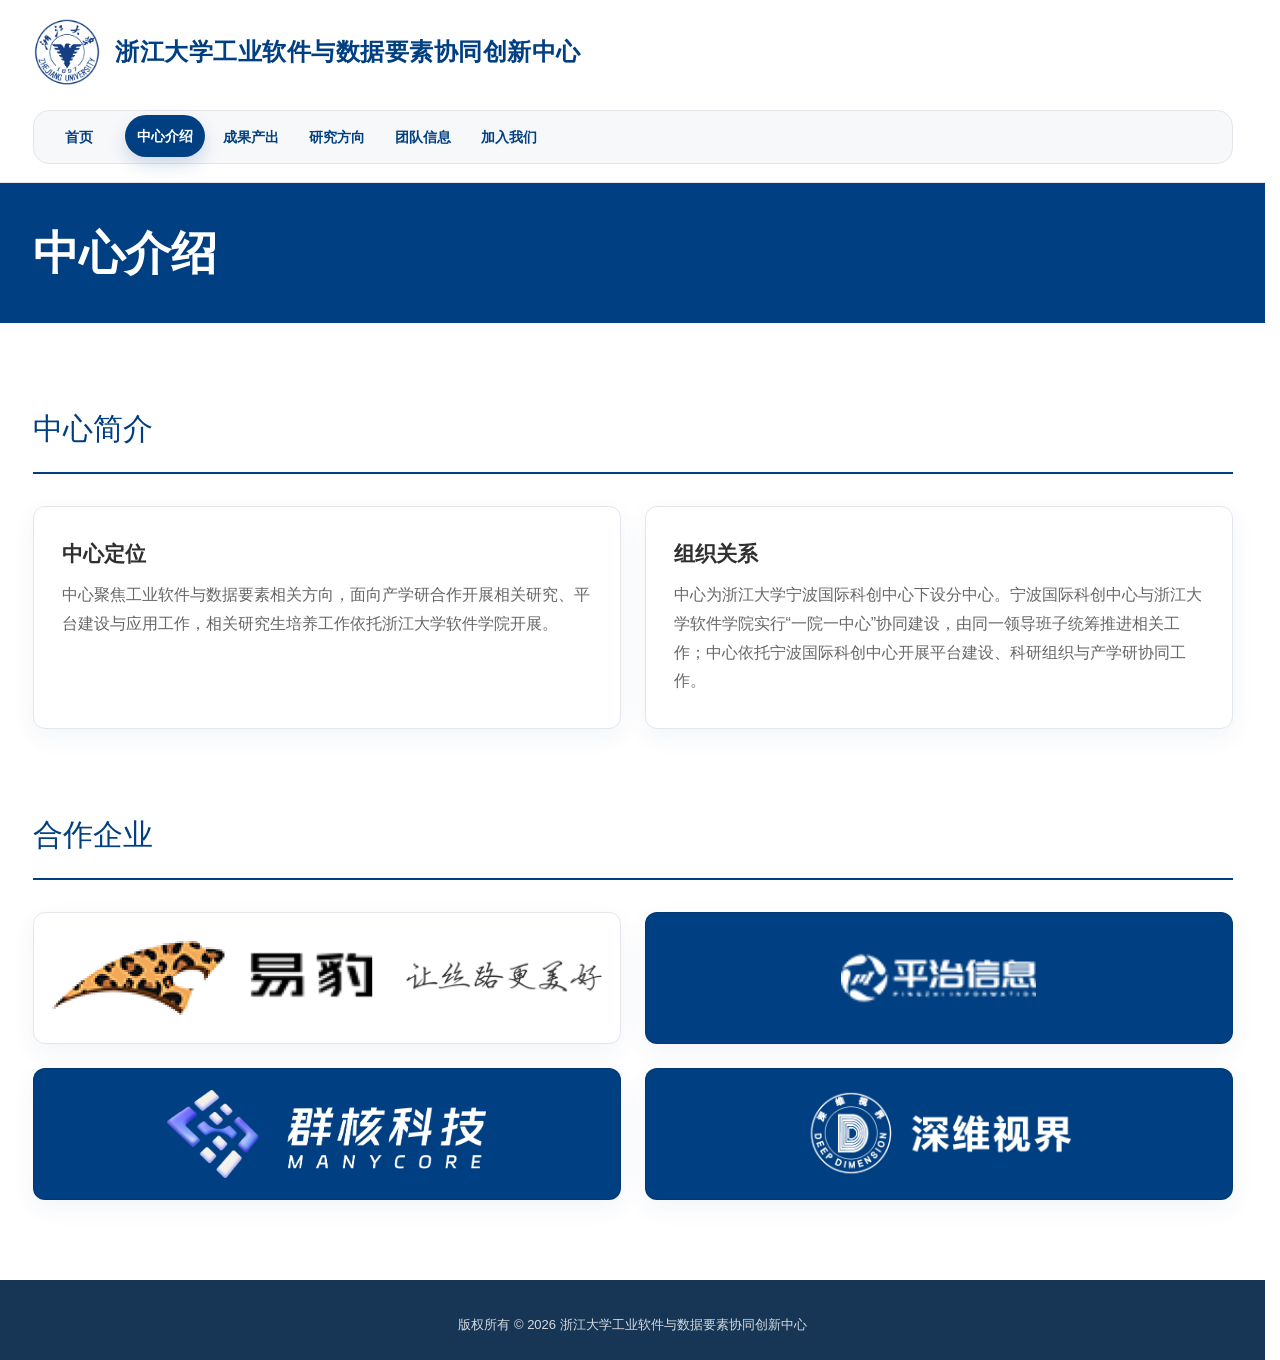
==== commit 5cdc5c91: "Remove duplicate center name from footer Co-Authored-By: Claude Opus 4.6 <noreply@anthropic.com>" ====
--- a/about.html
+++ b/about.html
@@ -87,7 +87,6 @@
 
   <footer class="site-footer">
     <div class="container footer-bottom">
-      <p>浙江大学工业软件与数据要素协同创新中心</p>
       <p>版权所有 © <span id="current-year"></span> 浙江大学工业软件与数据要素协同创新中心</p>
     </div>
   </footer>
--- a/css/style.css
+++ b/css/style.css
@@ -14,6 +14,11 @@
   --shadow-card: 0 14px 36px rgba(0, 63, 129, 0.08);
   --radius-card: 12px;
   --radius-sm: 8px;
+  --space-section: 80px;
+  --space-block: 48px;
+  --space-heading: 32px;
+  --space-grid: 24px;
+  --space-tight: 20px;
   --font-family: "Microsoft YaHei", "PingFang SC", "Helvetica Neue", Arial, sans-serif;
 }
 
@@ -274,7 +279,11 @@
 
 .section,
 .page-section {
-  padding: 80px 0;
+  padding: var(--space-section) 0;
+}
+
+.page-section + .page-section {
+  padding-top: 0;
 }
 
 .section-alt {
@@ -286,7 +295,7 @@
   align-items: flex-end;
   justify-content: space-between;
   gap: 20px;
-  margin-bottom: 40px;
+  margin-bottom: var(--space-heading);
   border-bottom: 2px solid var(--primary);
   padding-bottom: 16px;
 }
@@ -348,7 +357,7 @@
   display: flex;
   flex-wrap: wrap;
   gap: 10px;
-  margin-bottom: 24px;
+  margin-bottom: var(--space-grid);
 }
 
 .paper-year-tab {
@@ -375,11 +384,11 @@
 .research-list,
 .news-grid {
   display: grid;
-  gap: 28px;
+  gap: var(--space-grid);
 }
 
 .paper-year-group + .paper-year-group {
-  margin-top: 36px;
+  margin-top: var(--space-block);
 }
 
 .paper-year-heading {
@@ -452,7 +461,7 @@
 
 .featured-paper-grid {
   display: grid;
-  gap: 24px;
+  gap: var(--space-grid);
 }
 
 .featured-paper-card {
@@ -579,12 +588,12 @@
 }
 
 .team-group + .team-group {
-  margin-top: 48px;
+  margin-top: var(--space-block);
 }
 
 .stacked-summary {
   display: grid;
-  gap: 28px;
+  gap: var(--space-grid);
 }
 
 .stacked-block {
@@ -602,7 +611,7 @@
 .partner-grid {
   display: grid;
   grid-template-columns: repeat(2, minmax(0, 1fr));
-  gap: 24px;
+  gap: var(--space-grid);
 }
 
 .partner-card {
@@ -630,7 +639,7 @@
 }
 
 .team-group-title {
-  margin: 0 0 34px;
+  margin: 0 0 var(--space-heading);
   padding-bottom: 14px;
   border-bottom: 2px solid var(--primary);
   color: var(--primary);
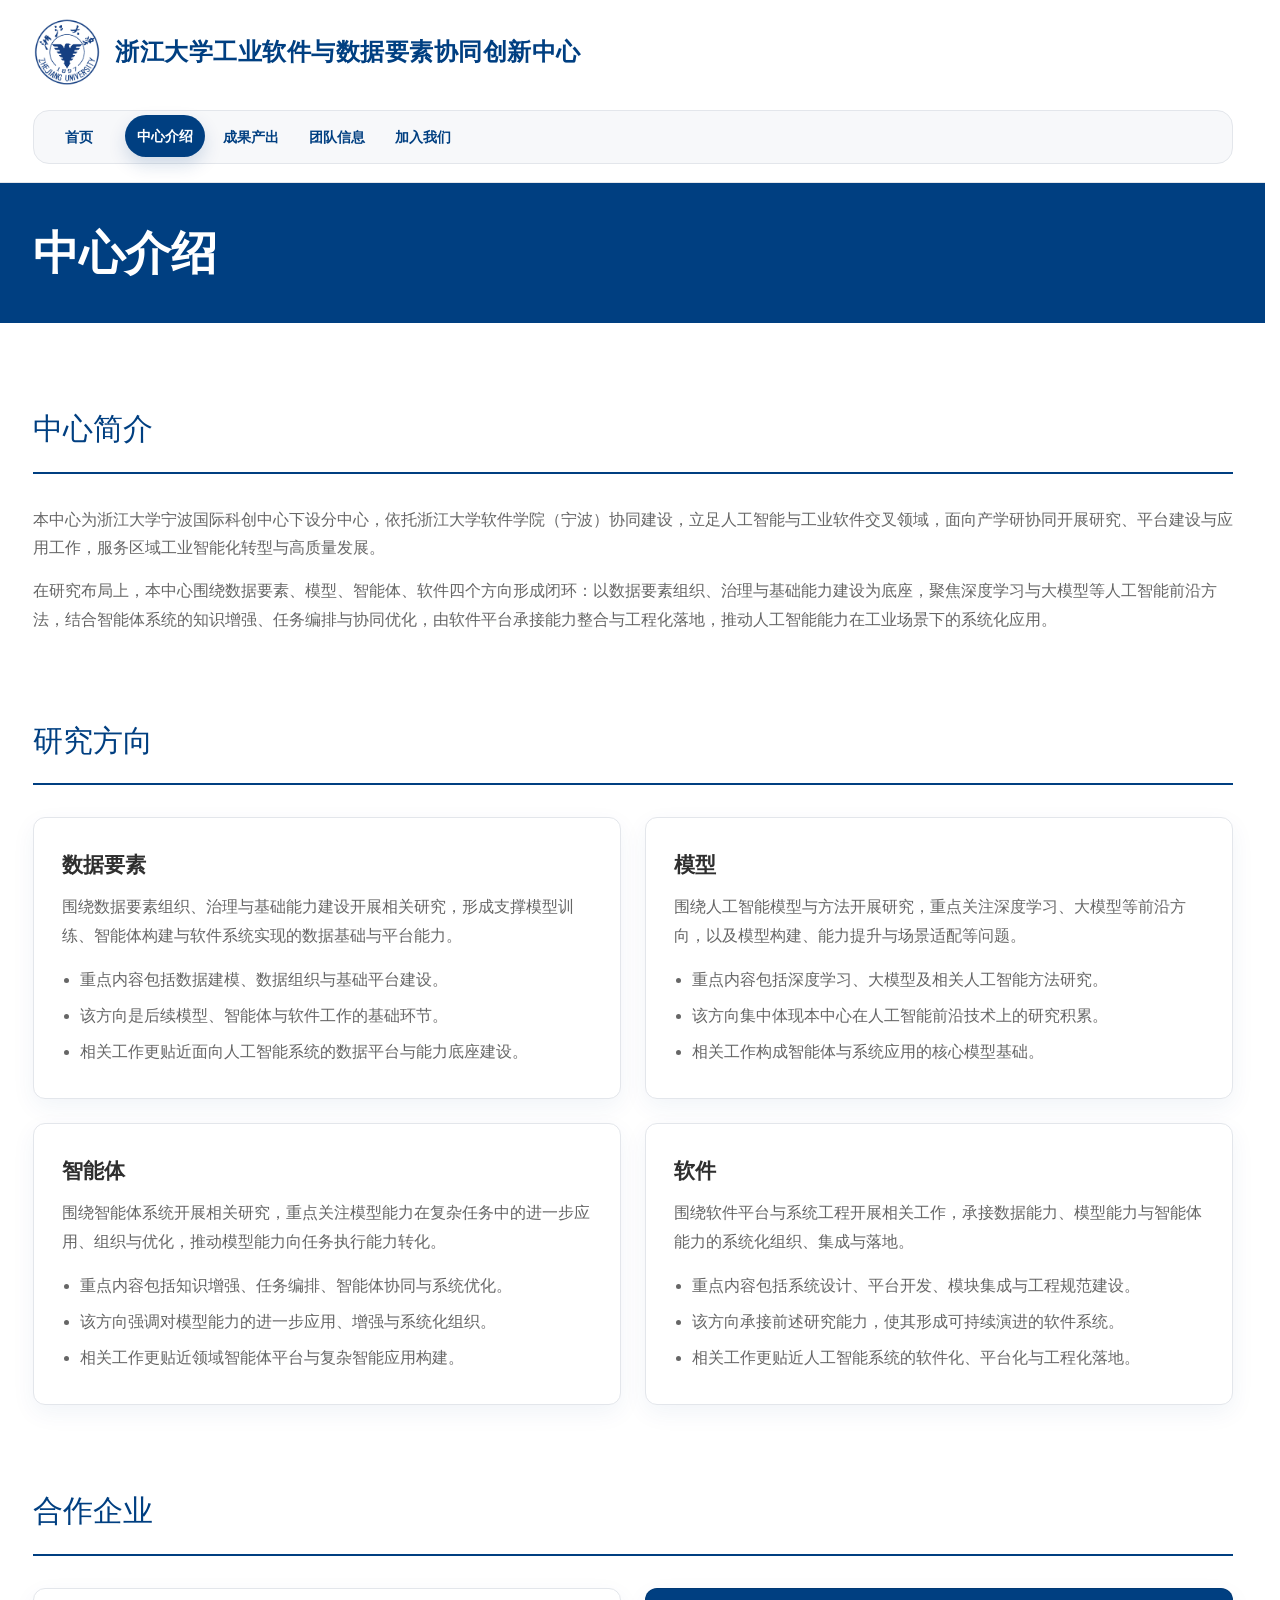
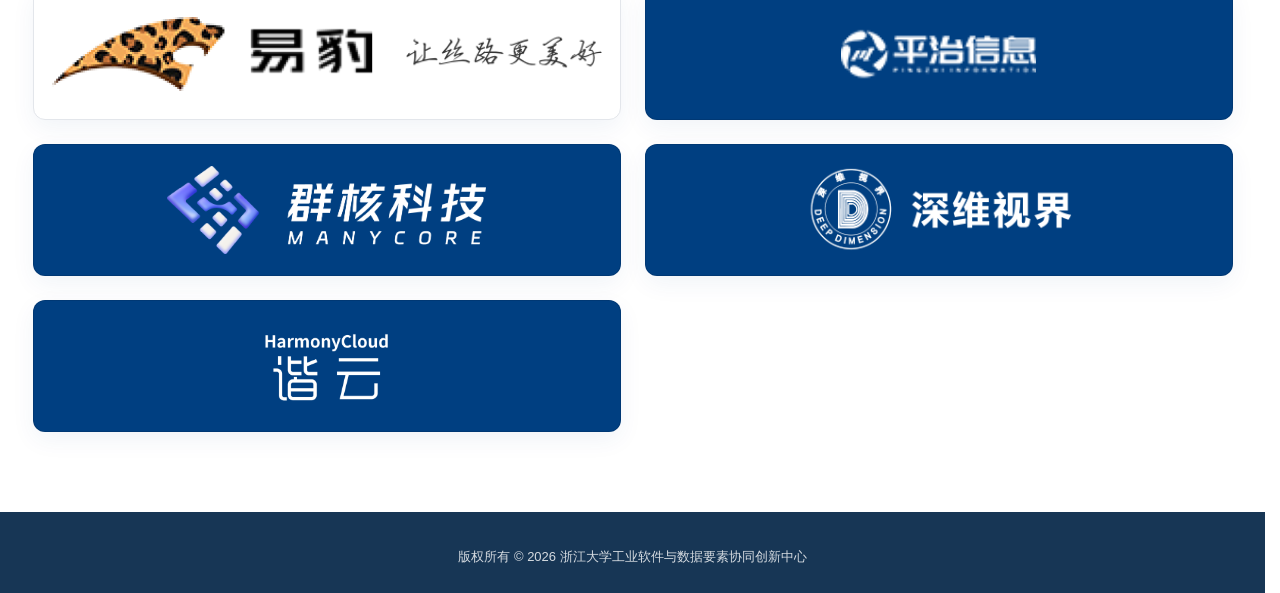
==== commit 27abff43: "Merge research page into about and refine site copy Co-Authored-By: Claude Sonnet 4.6 <noreply@anthr" ====
--- a/about.html
+++ b/about.html
@@ -4,7 +4,7 @@
   <meta charset="UTF-8">
   <meta name="viewport" content="width=device-width, initial-scale=1.0">
   <title>中心介绍 | 浙江大学工业软件与数据要素协同创新中心</title>
-  <meta name="description" content="了解浙江大学工业软件与数据要素协同创新中心的中心概况、建设重点、团队基础与研究布局。">
+  <meta name="description" content="了解浙江大学工业软件与数据要素协同创新中心的概况、建设重点、团队基础与研究布局。">
   <link rel="stylesheet" href="css/style.css">
 </head>
 <body data-page="about">
@@ -24,7 +24,6 @@
         <a href="index.html" data-nav="home">首页</a>
         <a href="about.html" data-nav="about">中心介绍</a>
         <a href="results.html" data-nav="results">成果产出</a>
-        <a href="research.html" data-nav="research">研究方向</a>
         <a href="team.html" data-nav="team">团队信息</a>
         <a href="join.html" data-nav="join">加入我们</a>
       </nav>
@@ -47,14 +46,54 @@
             <h2>中心简介</h2>
           </div>
         </div>
-        <div class="detail-grid">
-          <article class="detail-card">
-            <h3>中心定位</h3>
-            <p>中心聚焦工业软件与数据要素相关方向，面向产学研合作开展相关研究、平台建设与应用工作，相关研究生培养工作依托浙江大学软件学院开展。</p>
+        <p class="section-intro">本中心为浙江大学宁波国际科创中心下设分中心，依托浙江大学软件学院（宁波）协同建设，立足人工智能与工业软件交叉领域，面向产学研协同开展研究、平台建设与应用工作，服务区域工业智能化转型与高质量发展。</p>
+        <p class="section-intro">在研究布局上，本中心围绕数据要素、模型、智能体、软件四个方向形成闭环：以数据要素组织、治理与基础能力建设为底座，聚焦深度学习与大模型等人工智能前沿方法，结合智能体系统的知识增强、任务编排与协同优化，由软件平台承接能力整合与工程化落地，推动人工智能能力在工业场景下的系统化应用。</p>
+      </div>
+    </section>
+
+    <section class="section page-section">
+      <div class="container">
+        <div class="section-heading">
+          <div>
+            <h2>研究方向</h2>
+          </div>
+        </div>
+        <div class="research-list">
+          <article class="research-tile">
+            <h3>数据要素</h3>
+            <p>围绕数据要素组织、治理与基础能力建设开展相关研究，形成支撑模型训练、智能体构建与软件系统实现的数据基础与平台能力。</p>
+            <ul class="bullet-list">
+              <li>重点内容包括数据建模、数据组织与基础平台建设。</li>
+              <li>该方向是后续模型、智能体与软件工作的基础环节。</li>
+              <li>相关工作更贴近面向人工智能系统的数据平台与能力底座建设。</li>
+            </ul>
           </article>
-          <article class="detail-card">
-            <h3>组织关系</h3>
-            <p>中心为浙江大学宁波国际科创中心下设分中心。宁波国际科创中心与浙江大学软件学院实行“一院一中心”协同建设，由同一领导班子统筹推进相关工作；中心依托宁波国际科创中心开展平台建设、科研组织与产学研协同工作。</p>
+          <article class="research-tile">
+            <h3>模型</h3>
+            <p>围绕人工智能模型与方法开展研究，重点关注深度学习、大模型等前沿方向，以及模型构建、能力提升与场景适配等问题。</p>
+            <ul class="bullet-list">
+              <li>重点内容包括深度学习、大模型及相关人工智能方法研究。</li>
+              <li>该方向集中体现本中心在人工智能前沿技术上的研究积累。</li>
+              <li>相关工作构成智能体与系统应用的核心模型基础。</li>
+            </ul>
+          </article>
+          <article class="research-tile">
+            <h3>智能体</h3>
+            <p>围绕智能体系统开展相关研究，重点关注模型能力在复杂任务中的进一步应用、组织与优化，推动模型能力向任务执行能力转化。</p>
+            <ul class="bullet-list">
+              <li>重点内容包括知识增强、任务编排、智能体协同与系统优化。</li>
+              <li>该方向强调对模型能力的进一步应用、增强与系统化组织。</li>
+              <li>相关工作更贴近领域智能体平台与复杂智能应用构建。</li>
+            </ul>
+          </article>
+          <article class="research-tile">
+            <h3>软件</h3>
+            <p>围绕软件平台与系统工程开展相关工作，承接数据能力、模型能力与智能体能力的系统化组织、集成与落地。</p>
+            <ul class="bullet-list">
+              <li>重点内容包括系统设计、平台开发、模块集成与工程规范建设。</li>
+              <li>该方向承接前述研究能力，使其形成可持续演进的软件系统。</li>
+              <li>相关工作更贴近人工智能系统的软件化、平台化与工程化落地。</li>
+            </ul>
           </article>
         </div>
       </div>
@@ -80,6 +119,9 @@
           <a class="partner-card" href="http://ncms.stculture.cn/" target="_blank" rel="noreferrer">
             <img src="images/partners/深维.png" alt="深维视界">
           </a>
+          <a class="partner-card" href="https://www.harmonycloud.cn/" target="_blank" rel="noreferrer">
+            <img src="images/partners/谐云.png" alt="谐云">
+          </a>
         </div>
       </div>
     </section>
--- a/css/style.css
+++ b/css/style.css
@@ -91,7 +91,6 @@
 .brand-logo {
   height: 68px;
   width: auto;
-  transition: transform 0.25s ease;
 }
 
 .brand-text {
@@ -108,9 +107,6 @@
   white-space: nowrap;
 }
 
-.brand:hover .brand-logo {
-  transform: translateY(-1px);
-}
 
 .nav-toggle {
   display: none;
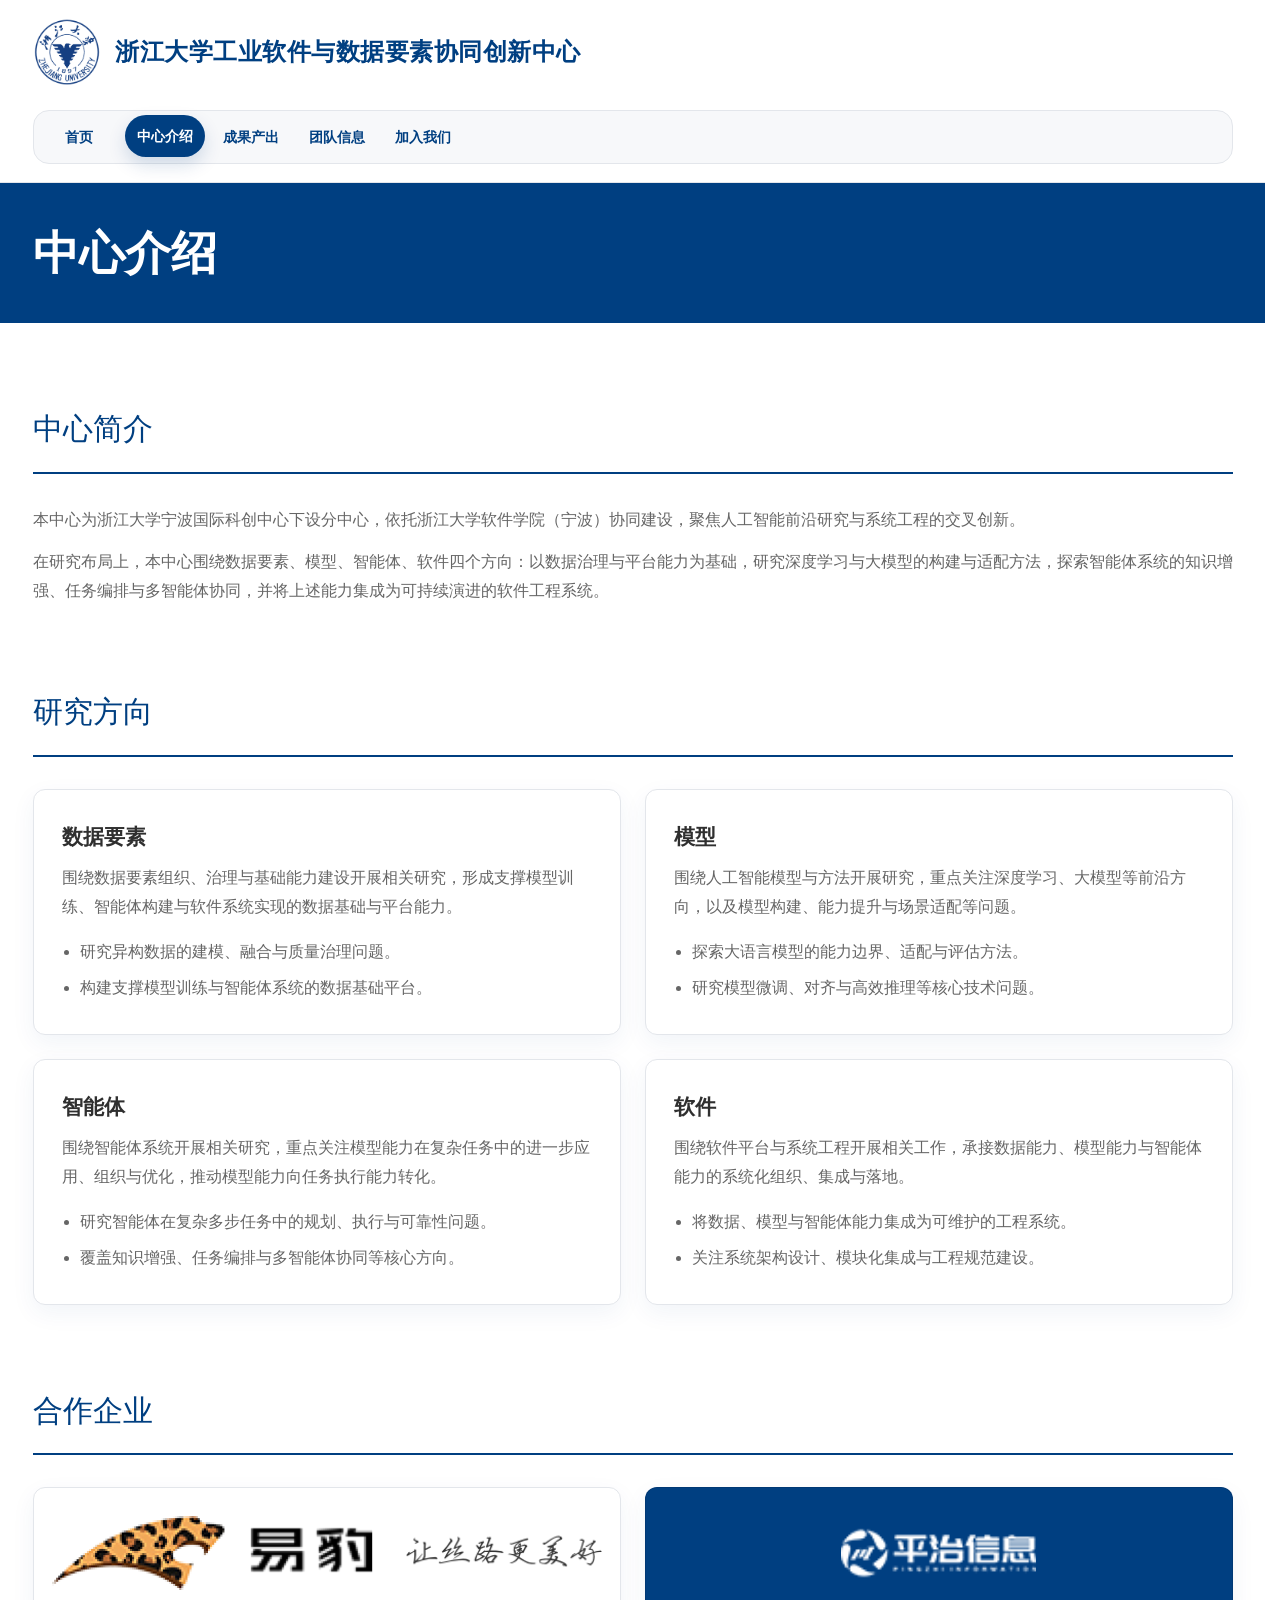
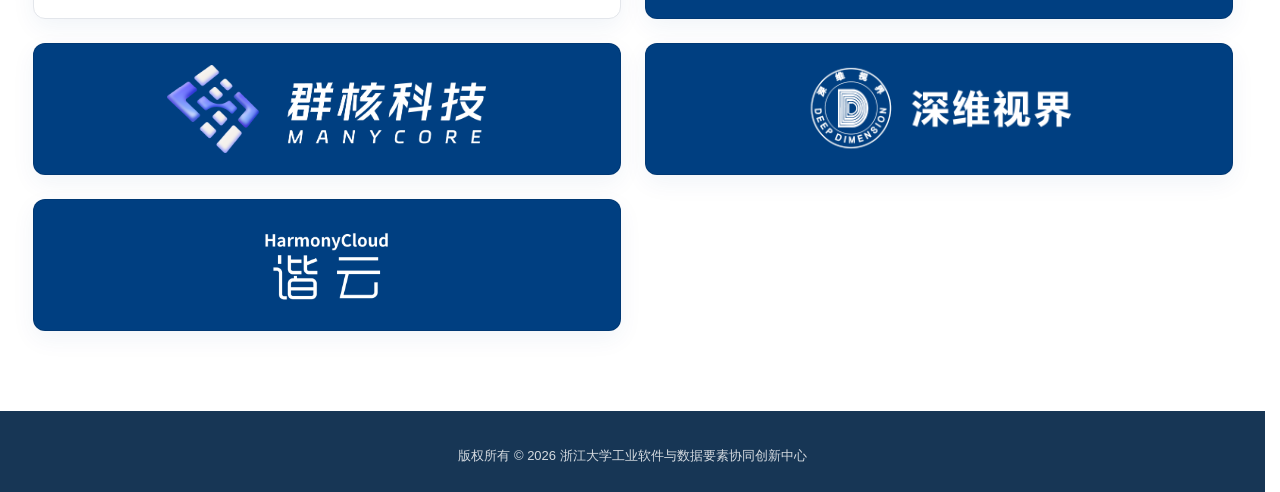
==== commit f0be5d00: "Refine site copy and improve modal accessibility - Remove policy/bureaucratic language from about.ht" ====
--- a/about.html
+++ b/about.html
@@ -46,8 +46,8 @@
             <h2>中心简介</h2>
           </div>
         </div>
-        <p class="section-intro">本中心为浙江大学宁波国际科创中心下设分中心，依托浙江大学软件学院（宁波）协同建设，立足人工智能与工业软件交叉领域，面向产学研协同开展研究、平台建设与应用工作，服务区域工业智能化转型与高质量发展。</p>
-        <p class="section-intro">在研究布局上，本中心围绕数据要素、模型、智能体、软件四个方向形成闭环：以数据要素组织、治理与基础能力建设为底座，聚焦深度学习与大模型等人工智能前沿方法，结合智能体系统的知识增强、任务编排与协同优化，由软件平台承接能力整合与工程化落地，推动人工智能能力在工业场景下的系统化应用。</p>
+        <p class="section-intro">本中心为浙江大学宁波国际科创中心下设分中心，依托浙江大学软件学院（宁波）协同建设，聚焦人工智能前沿研究与系统工程的交叉创新。</p>
+        <p class="section-intro">在研究布局上，本中心围绕数据要素、模型、智能体、软件四个方向：以数据治理与平台能力为基础，研究深度学习与大模型的构建与适配方法，探索智能体系统的知识增强、任务编排与多智能体协同，并将上述能力集成为可持续演进的软件工程系统。</p>
       </div>
     </section>
 
@@ -63,36 +63,32 @@
             <h3>数据要素</h3>
             <p>围绕数据要素组织、治理与基础能力建设开展相关研究，形成支撑模型训练、智能体构建与软件系统实现的数据基础与平台能力。</p>
             <ul class="bullet-list">
-              <li>重点内容包括数据建模、数据组织与基础平台建设。</li>
-              <li>该方向是后续模型、智能体与软件工作的基础环节。</li>
-              <li>相关工作更贴近面向人工智能系统的数据平台与能力底座建设。</li>
+              <li>研究异构数据的建模、融合与质量治理问题。</li>
+              <li>构建支撑模型训练与智能体系统的数据基础平台。</li>
             </ul>
           </article>
           <article class="research-tile">
             <h3>模型</h3>
             <p>围绕人工智能模型与方法开展研究，重点关注深度学习、大模型等前沿方向，以及模型构建、能力提升与场景适配等问题。</p>
             <ul class="bullet-list">
-              <li>重点内容包括深度学习、大模型及相关人工智能方法研究。</li>
-              <li>该方向集中体现本中心在人工智能前沿技术上的研究积累。</li>
-              <li>相关工作构成智能体与系统应用的核心模型基础。</li>
+              <li>探索大语言模型的能力边界、适配与评估方法。</li>
+              <li>研究模型微调、对齐与高效推理等核心技术问题。</li>
             </ul>
           </article>
           <article class="research-tile">
             <h3>智能体</h3>
             <p>围绕智能体系统开展相关研究，重点关注模型能力在复杂任务中的进一步应用、组织与优化，推动模型能力向任务执行能力转化。</p>
             <ul class="bullet-list">
-              <li>重点内容包括知识增强、任务编排、智能体协同与系统优化。</li>
-              <li>该方向强调对模型能力的进一步应用、增强与系统化组织。</li>
-              <li>相关工作更贴近领域智能体平台与复杂智能应用构建。</li>
+              <li>研究智能体在复杂多步任务中的规划、执行与可靠性问题。</li>
+              <li>覆盖知识增强、任务编排与多智能体协同等核心方向。</li>
             </ul>
           </article>
           <article class="research-tile">
             <h3>软件</h3>
             <p>围绕软件平台与系统工程开展相关工作，承接数据能力、模型能力与智能体能力的系统化组织、集成与落地。</p>
             <ul class="bullet-list">
-              <li>重点内容包括系统设计、平台开发、模块集成与工程规范建设。</li>
-              <li>该方向承接前述研究能力，使其形成可持续演进的软件系统。</li>
-              <li>相关工作更贴近人工智能系统的软件化、平台化与工程化落地。</li>
+              <li>将数据、模型与智能体能力集成为可维护的工程系统。</li>
+              <li>关注系统架构设计、模块化集成与工程规范建设。</li>
             </ul>
           </article>
         </div>
--- a/css/style.css
+++ b/css/style.css
@@ -966,3 +966,92 @@
     padding: 22px 18px;
   }
 }
+
+/* ── Teacher Modal ─────────────────────────────────────────── */
+.modal-overlay {
+  display: none;
+  position: fixed;
+  inset: 0;
+  background: rgba(0,0,0,.45);
+  z-index: 1000;
+  align-items: center;
+  justify-content: center;
+}
+.modal-overlay.is-open {
+  display: flex;
+}
+.modal-box {
+  background: #fff;
+  border-radius: 12px;
+  padding: 32px 28px 28px;
+  max-width: 860px;
+  width: calc(100% - 32px);
+  box-shadow: 0 8px 40px rgba(0,0,0,.18);
+  position: relative;
+  max-height: 90vh;
+  overflow-y: auto;
+}
+.modal-title {
+  font-size: 18px;
+  font-weight: 700;
+  color: var(--primary);
+  margin: 0 0 20px;
+  padding-bottom: 12px;
+  border-bottom: 2px solid var(--primary);
+}
+.modal-close {
+  position: absolute;
+  top: 14px;
+  right: 16px;
+  background: none;
+  border: none;
+  font-size: 22px;
+  line-height: 1;
+  cursor: pointer;
+  color: #666;
+  padding: 2px 6px;
+}
+.modal-close:hover { color: #111; }
+.teacher-list {
+  list-style: none;
+  margin: 0;
+  padding: 0;
+  display: grid;
+  grid-template-columns: 1fr 1fr;
+  gap: 16px;
+}
+.teacher-item {
+  border: 1px solid #e5e9f0;
+  border-radius: 8px;
+  padding: 14px 16px;
+}
+.teacher-row1 {
+  display: flex;
+  align-items: baseline;
+  justify-content: space-between;
+  gap: 8px;
+  margin-bottom: 6px;
+}
+.teacher-name {
+  font-weight: 700;
+  font-size: 15px;
+  color: var(--primary);
+  white-space: nowrap;
+  text-decoration: none;
+}
+.teacher-name:hover { text-decoration: underline; }
+
+@media (max-width: 480px) {
+  .teacher-list { grid-template-columns: 1fr; }
+}
+.teacher-email-link {
+  font-size: 13px;
+  color: var(--primary-light);
+  text-decoration: none;
+  white-space: nowrap;
+}
+.teacher-email-link:hover { text-decoration: underline; }
+.teacher-field {
+  font-size: 13px;
+  color: #555;
+}
